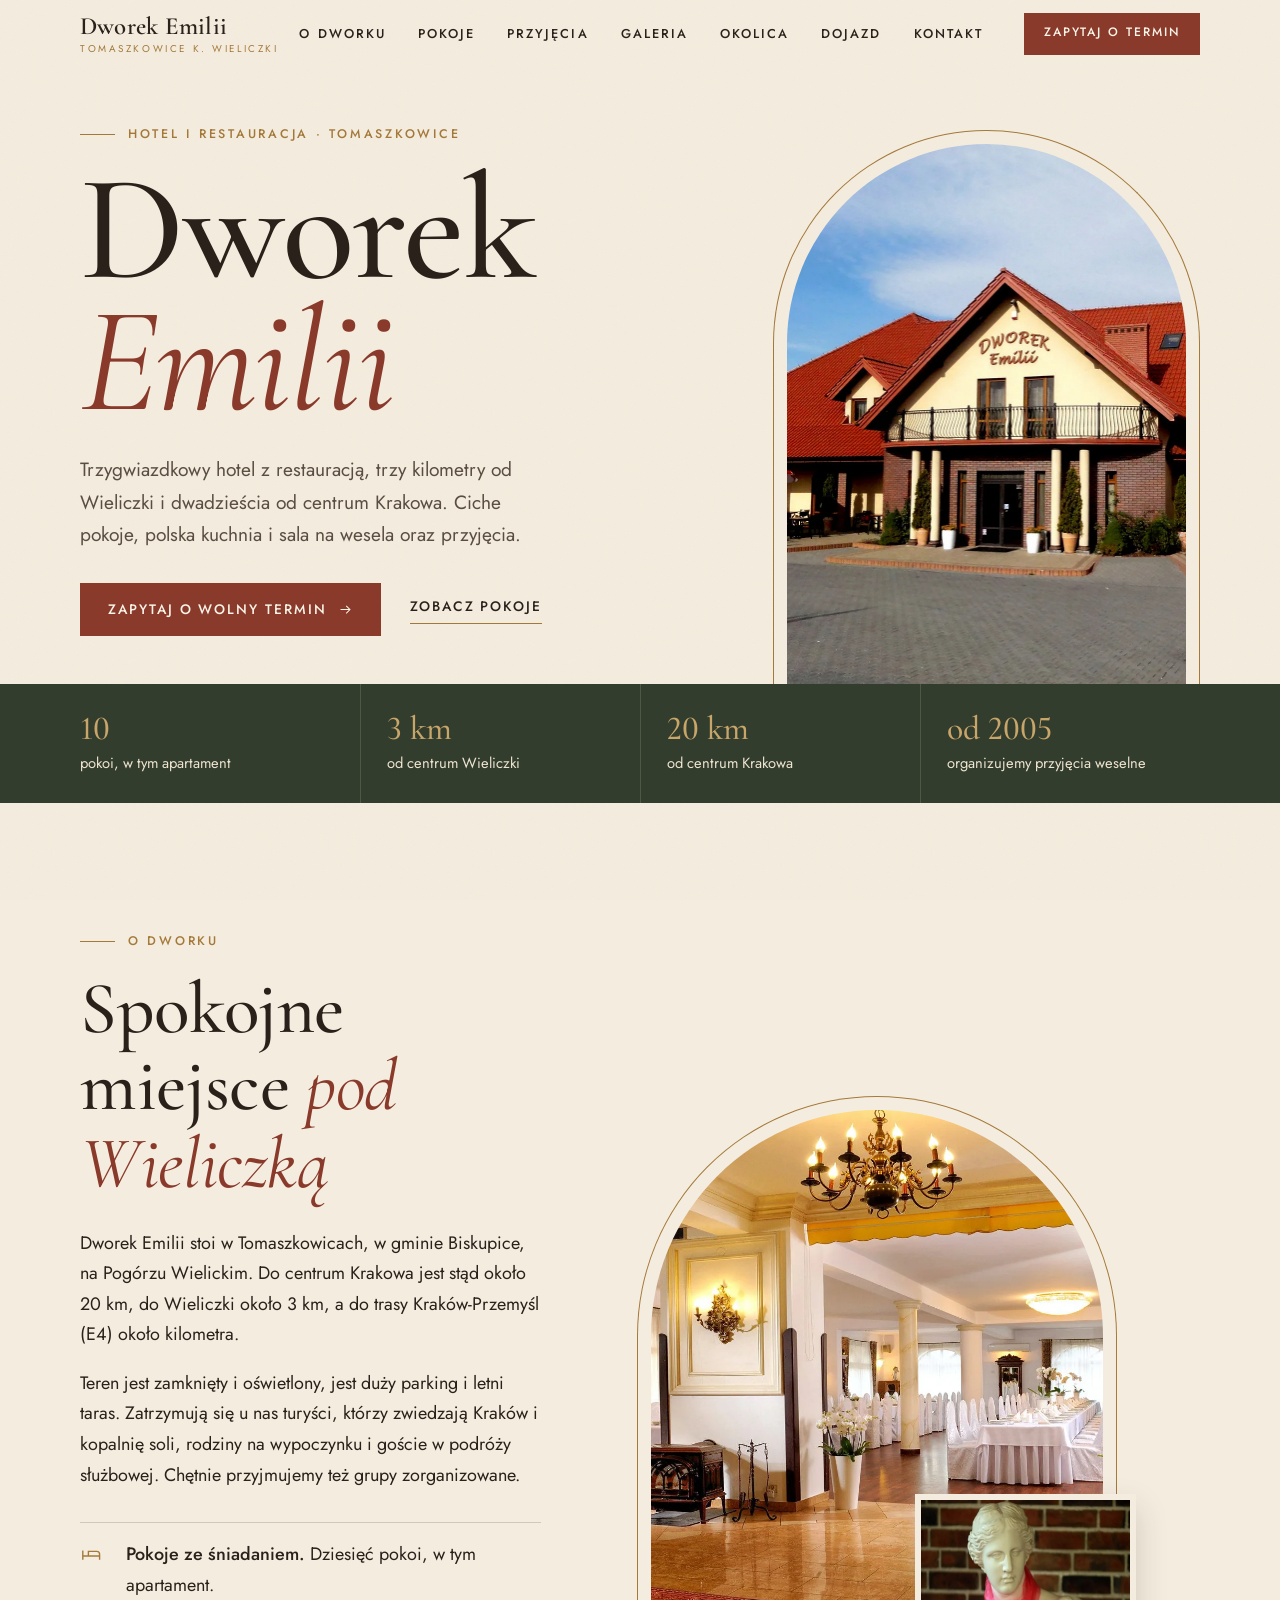
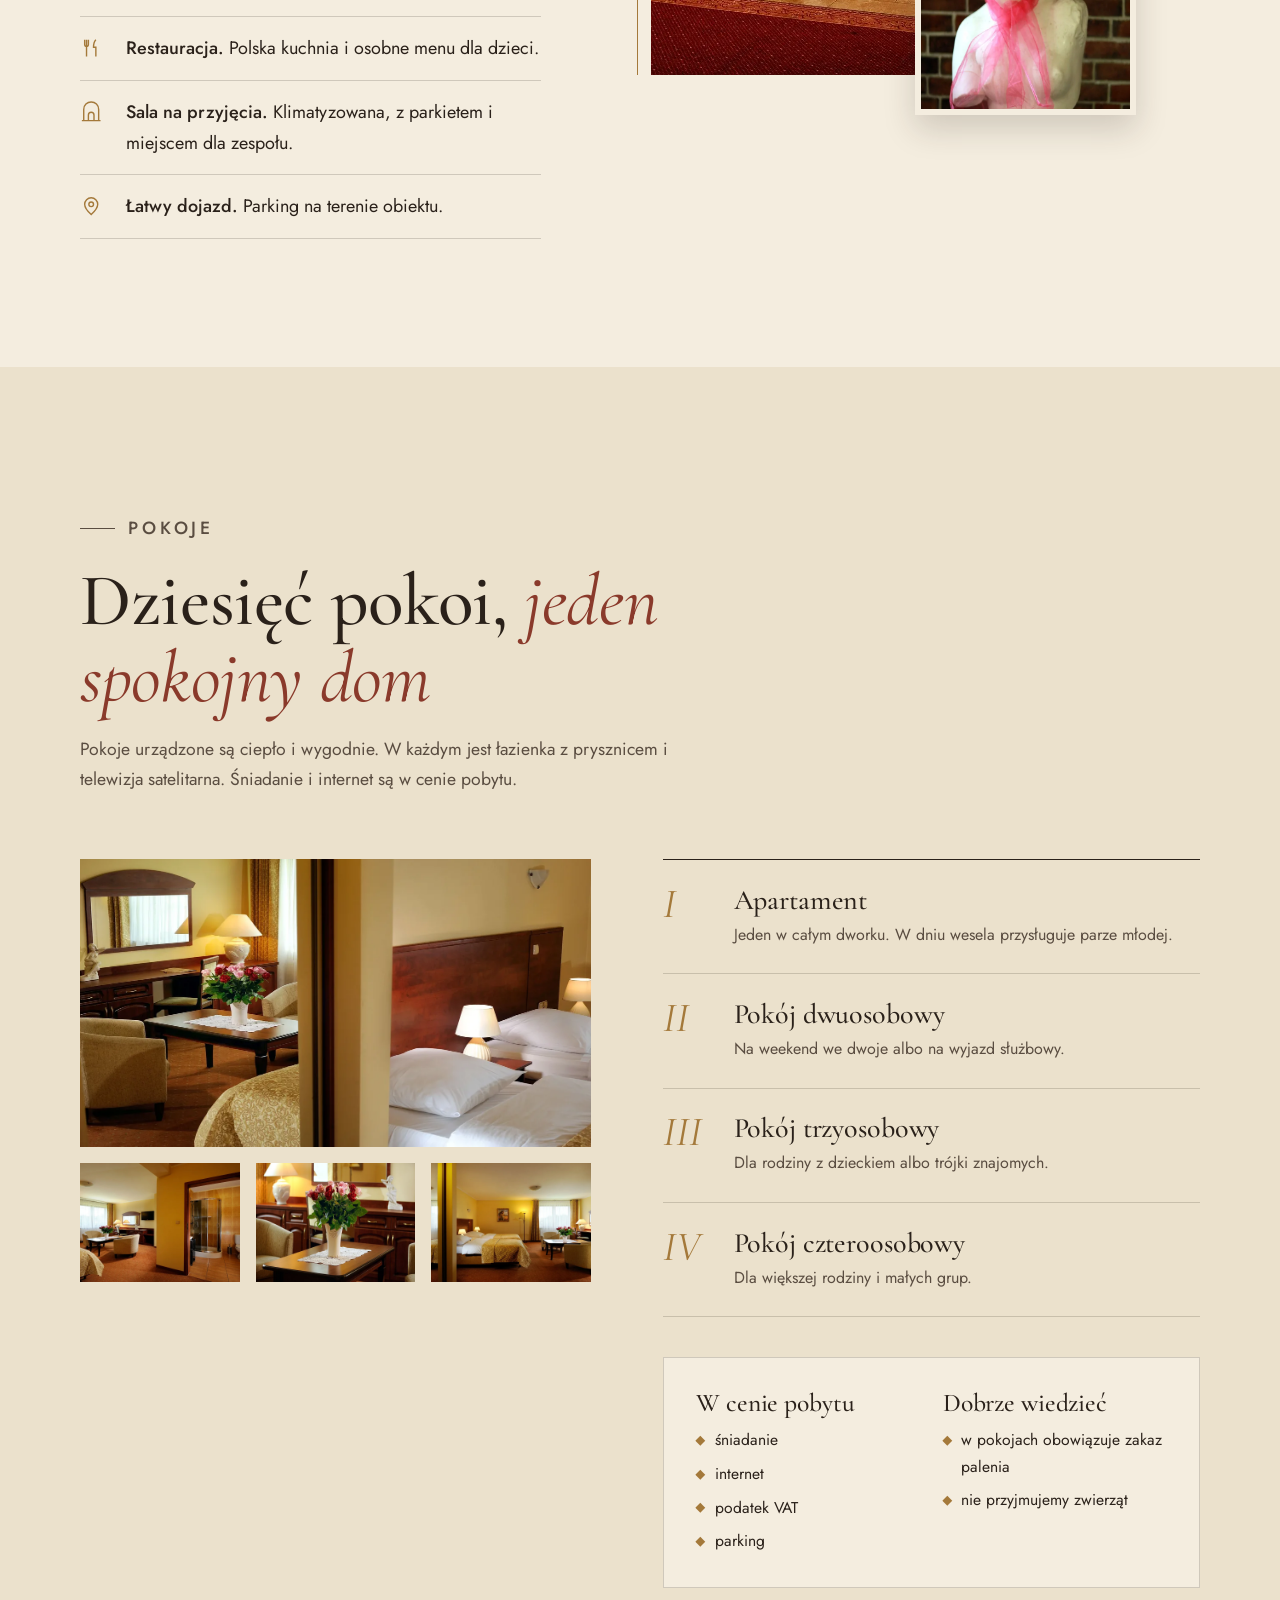
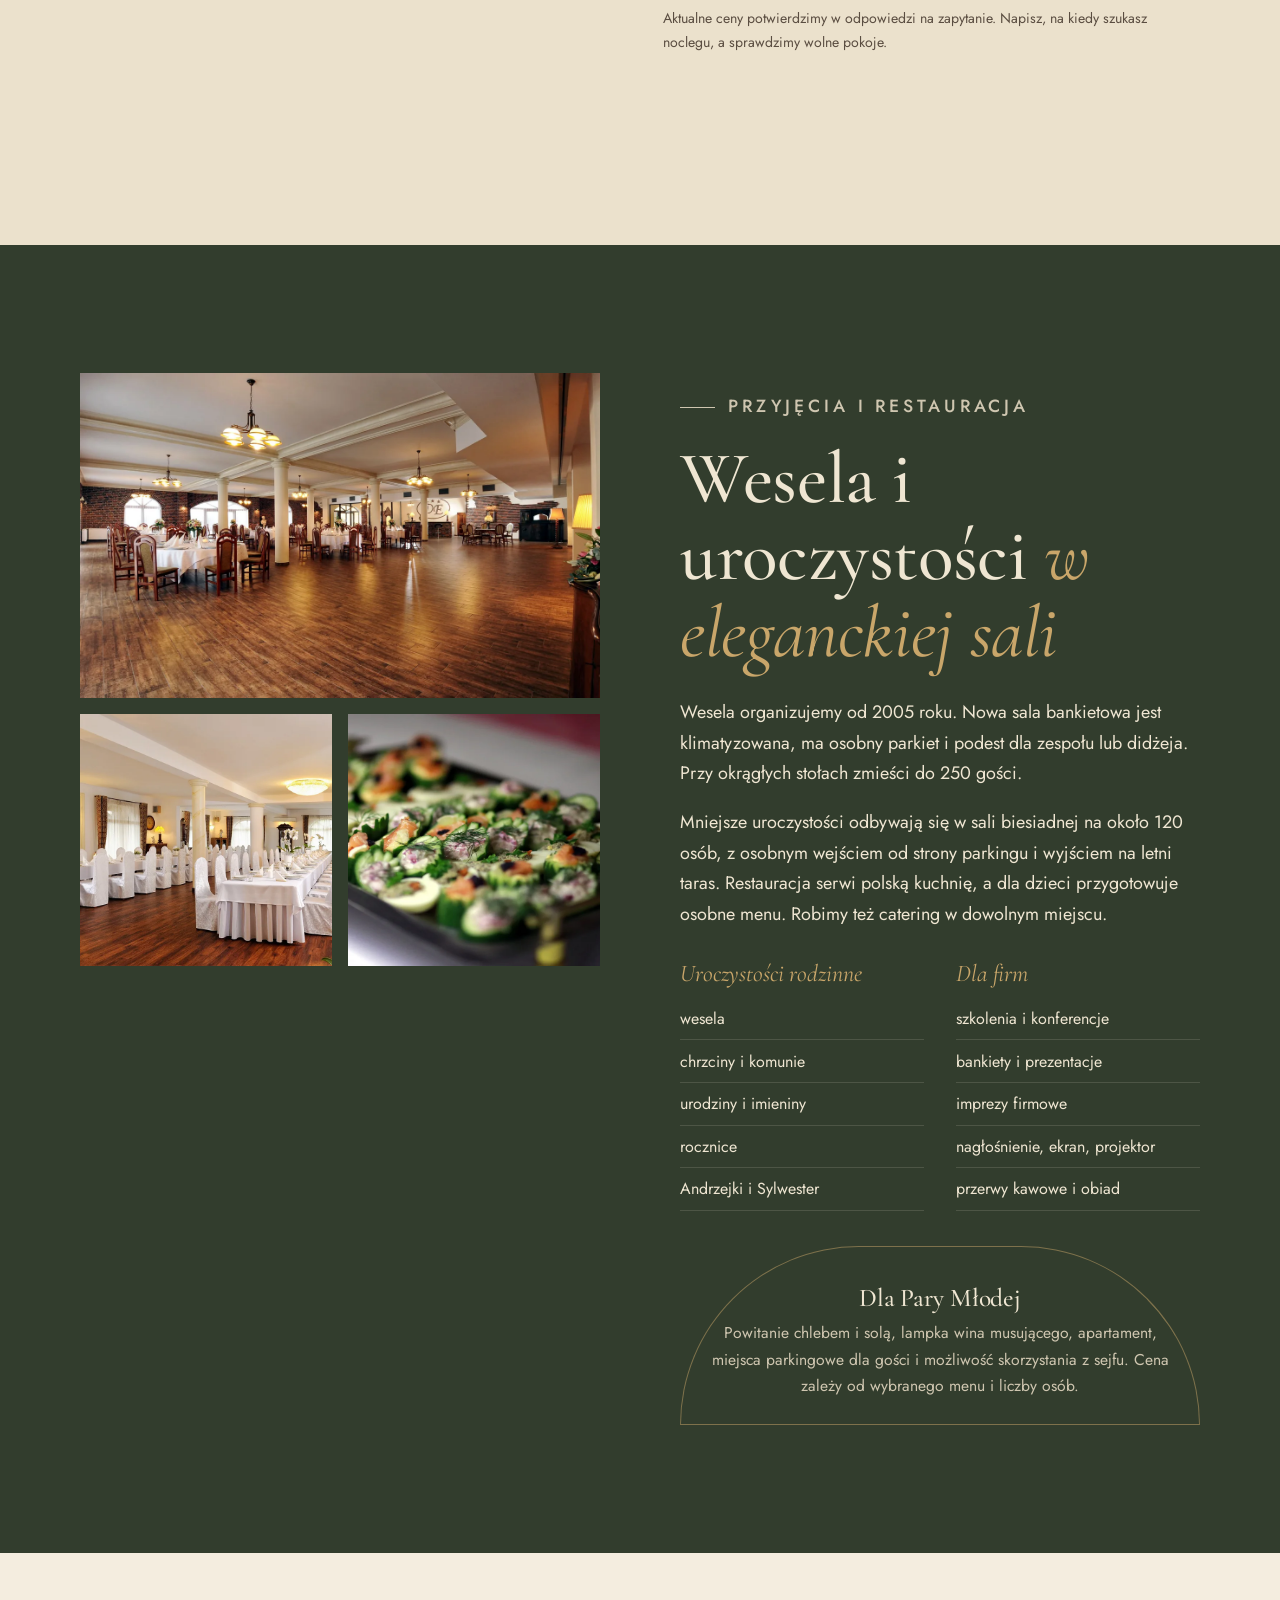
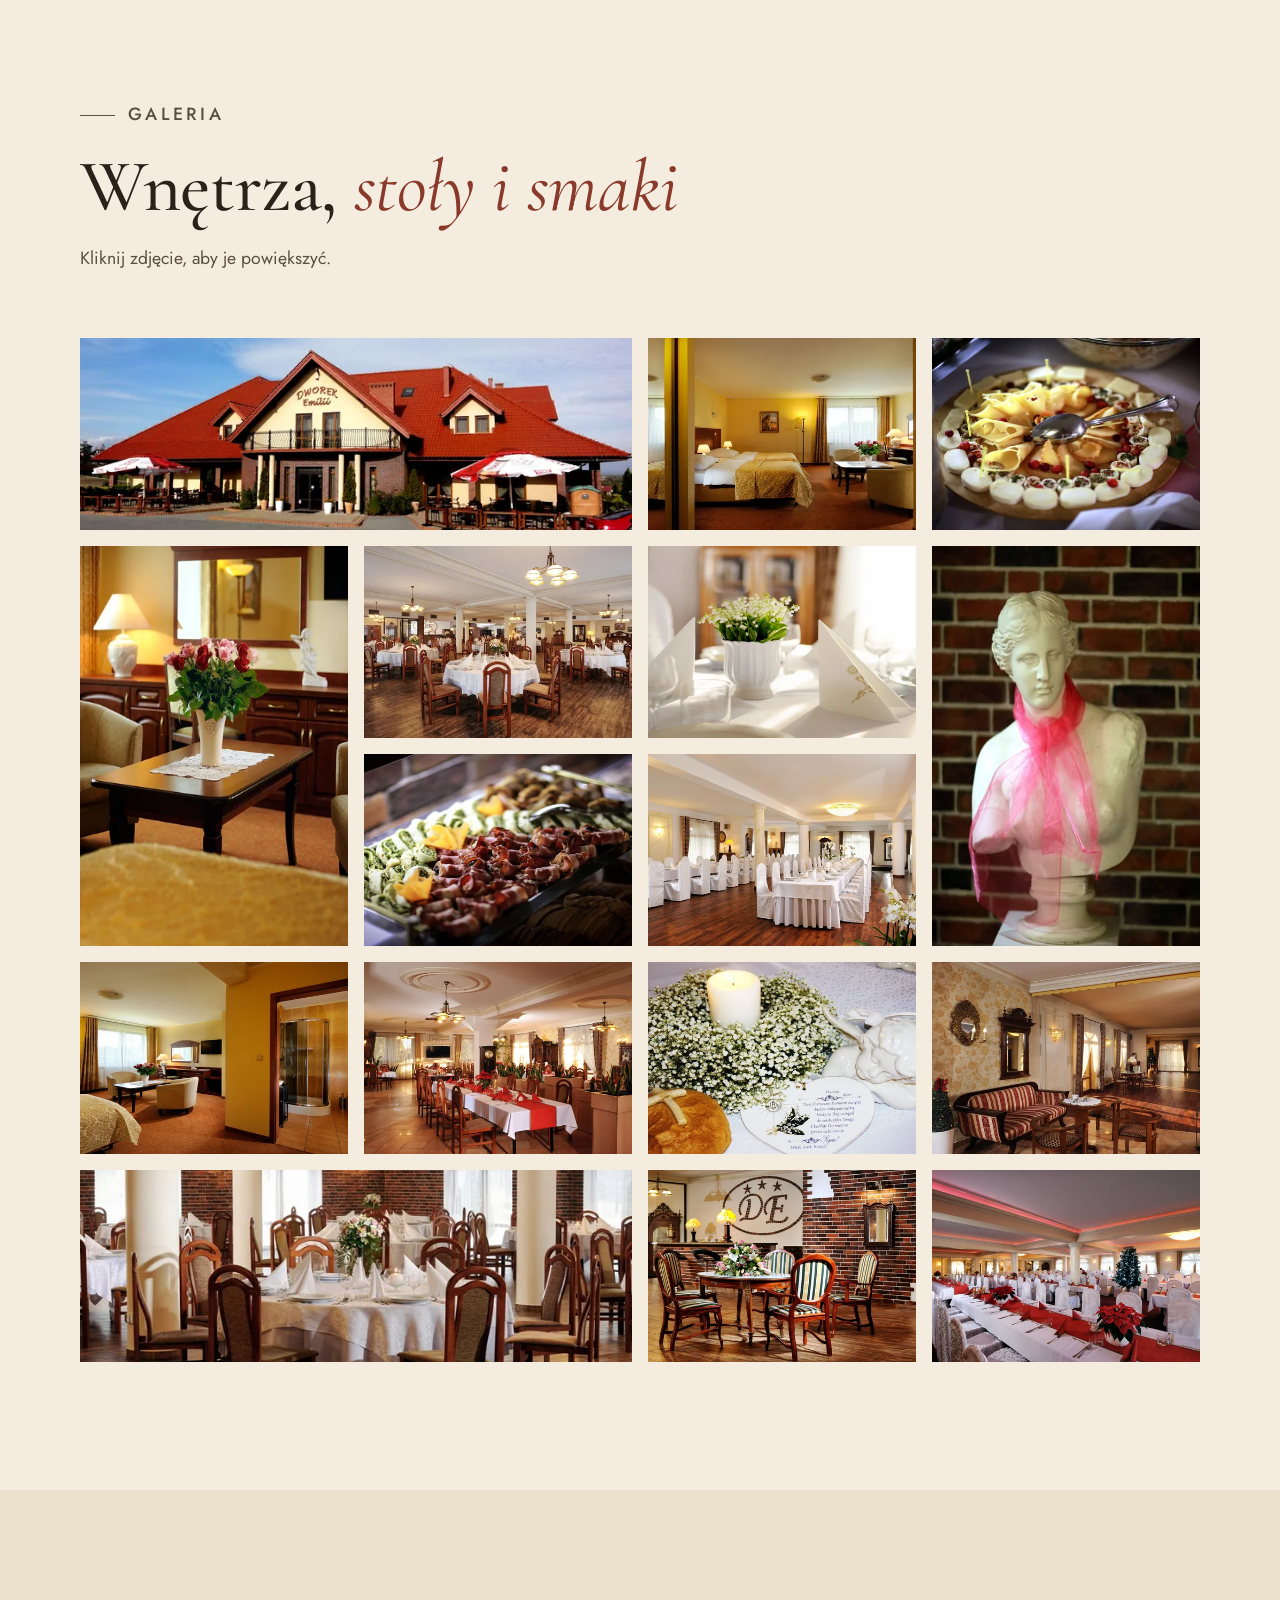
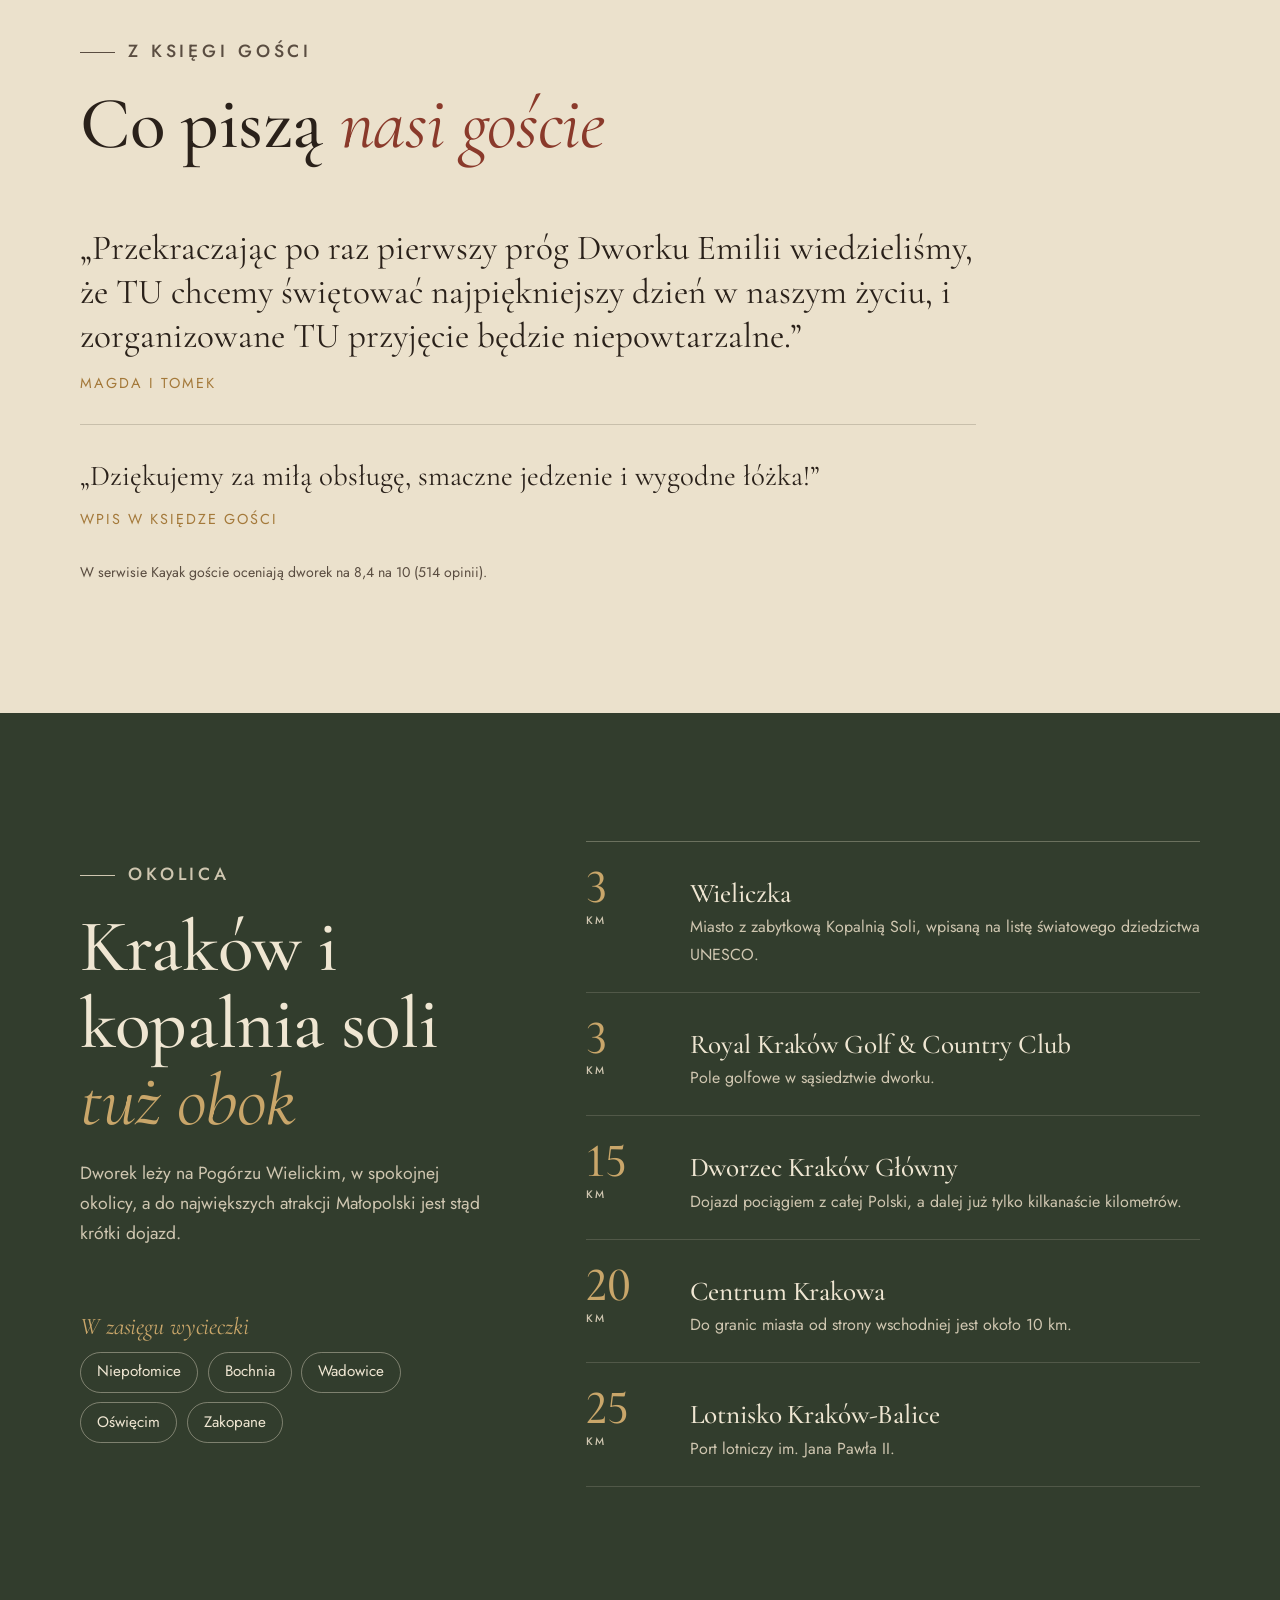
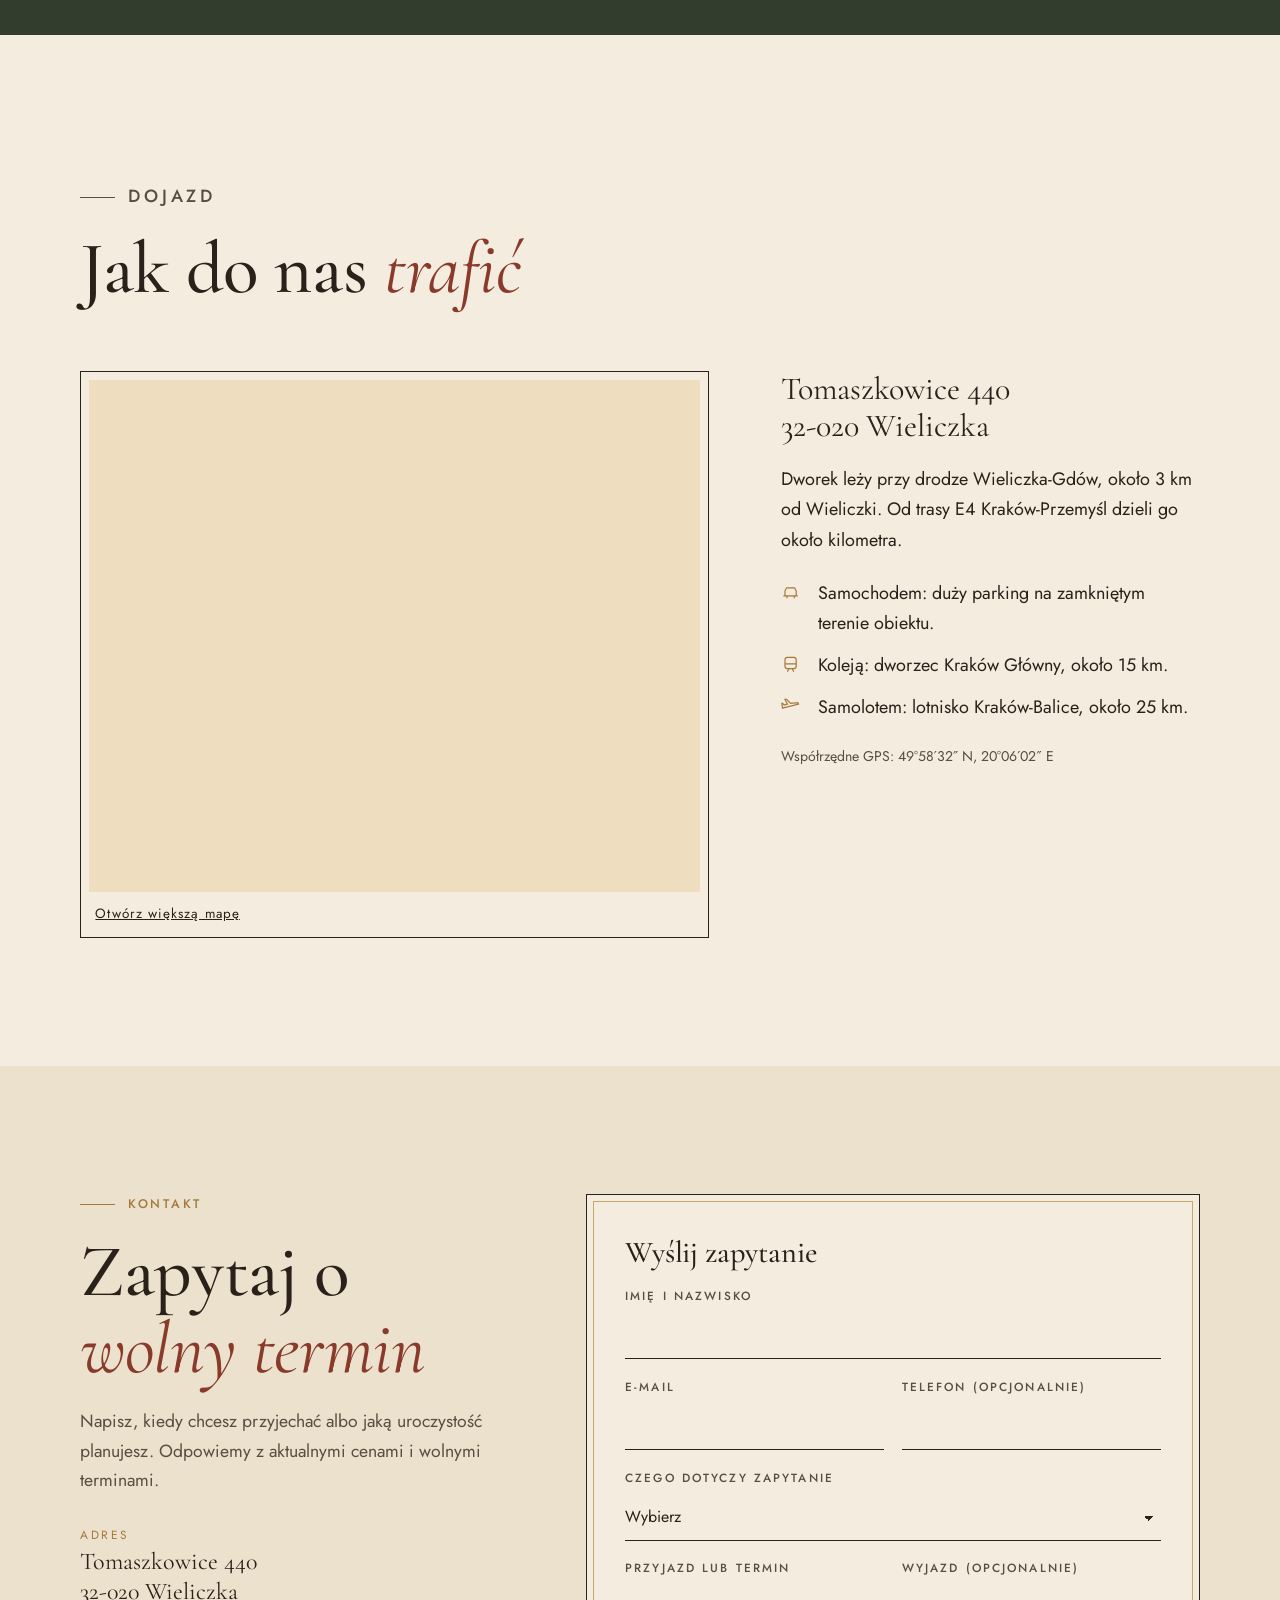
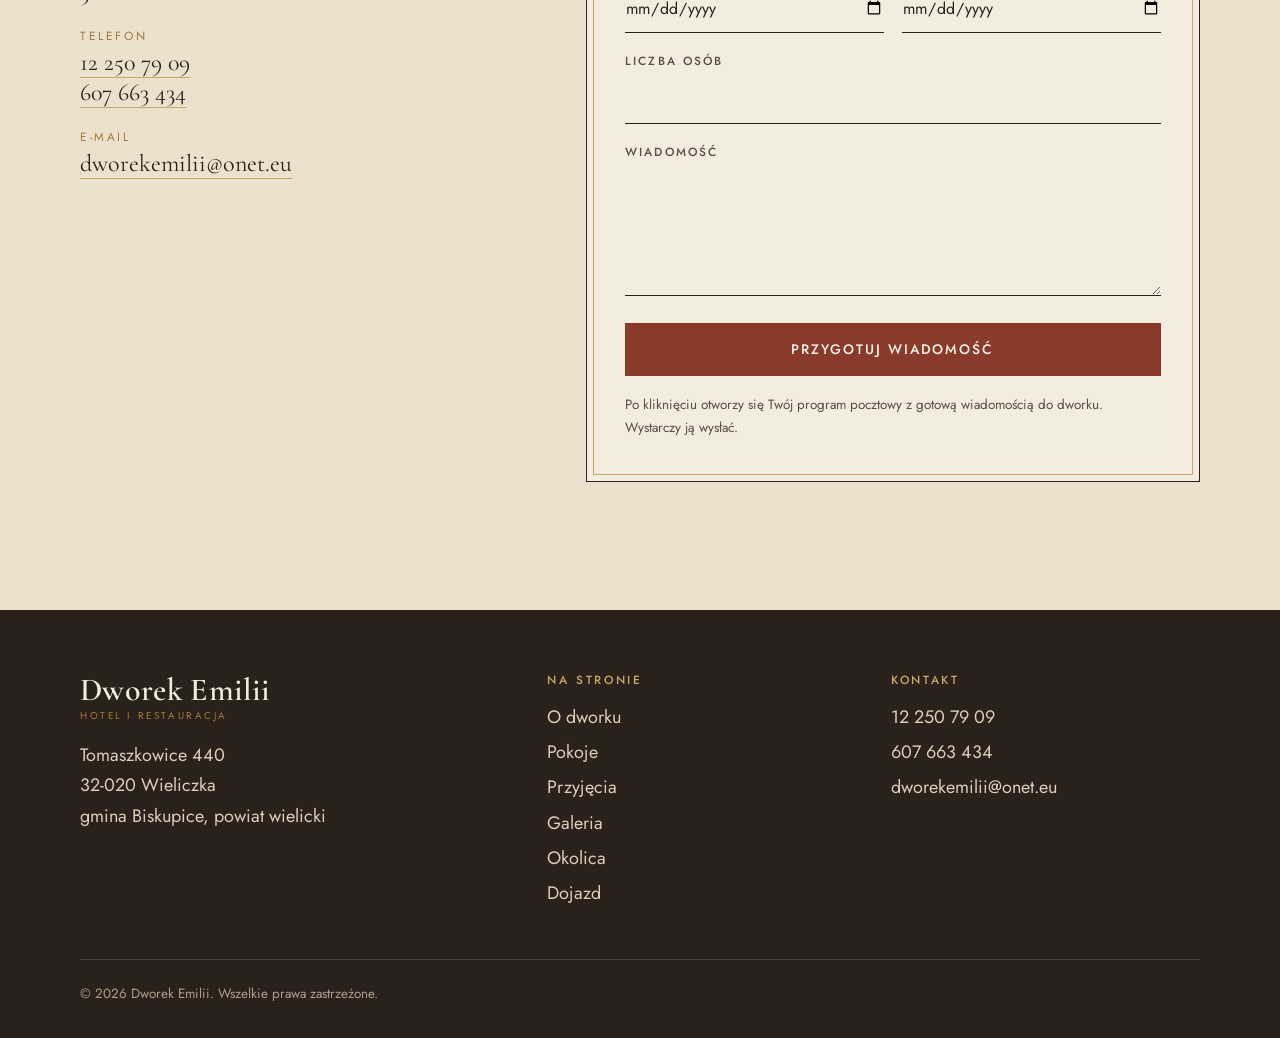
==== index.html @ 856403c5 "Homepage concept dworek-emilii" ====
<!doctype html>
<html lang="pl">
<head>
<meta charset="utf-8">
<meta name="viewport" content="width=device-width, initial-scale=1">
<meta name="robots" content="noindex">
<title>Dworek Emilii | Hotel i restauracja pod Wieliczką</title>
<meta name="description" content="Dworek Emilii w Tomaszkowicach koło Wieliczki. Pokoje ze śniadaniem, restauracja z polską kuchnią i sala na wesela i przyjęcia, 20 km od centrum Krakowa.">
<meta name="theme-color" content="#f4eddf">
<link rel="icon" href="data:image/svg+xml,%3Csvg xmlns='http://www.w3.org/2000/svg' viewBox='0 0 64 64'%3E%3Crect width='64' height='64' fill='%23323d2d'/%3E%3Ctext x='32' y='43' font-family='Georgia,serif' font-size='30' fill='%23c9a66a' text-anchor='middle'%3EDE%3C/text%3E%3C/svg%3E">
<link rel="preload" href="fonts/CormorantGaramond-normal-latin-ext.woff2" as="font" type="font/woff2" crossorigin>
<link rel="preload" href="fonts/CormorantGaramond-normal-latin.woff2" as="font" type="font/woff2" crossorigin>
<link rel="stylesheet" href="css/fonts.css">
<link rel="stylesheet" href="css/style.css">
</head>
<body>
<a class="skip" href="#main">Przejdź do treści</a>

<header class="site-header">
  <div class="wrap">
    <a class="brand" href="#top" aria-label="Dworek Emilii, strona główna">
      <b>Dworek Emilii</b>
      <span>Tomaszkowice k. Wieliczki</span>
    </a>
    <button class="nav-toggle" type="button" aria-expanded="false" aria-controls="nav" aria-label="Otwórz menu"><i></i></button>
    <nav class="nav" id="nav" aria-label="Główna">
      <ul>
        <li><a href="#o-dworku">O dworku</a></li>
        <li><a href="#pokoje">Pokoje</a></li>
        <li><a href="#przyjecia">Przyjęcia</a></li>
        <li><a href="#galeria">Galeria</a></li>
        <li><a href="#okolica">Okolica</a></li>
        <li><a href="#dojazd">Dojazd</a></li>
        <li><a href="#kontakt">Kontakt</a></li>
        <li><a class="btn" href="#kontakt">Zapytaj o termin</a></li>
      </ul>
    </nav>
  </div>
</header>

<main id="main">
<section class="hero" id="top">
  <div class="wrap hero-grid">
    <div class="hero-text">
      <p class="eyebrow">Hotel i restauracja · Tomaszkowice</p>
      <h1>Dworek <em>Emilii</em></h1>
      <p class="hero-lead">Trzygwiazdkowy hotel z restauracją, trzy kilometry od Wieliczki i dwadzieścia od centrum Krakowa. Ciche pokoje, polska kuchnia i sala na wesela oraz przyjęcia.</p>
      <div class="hero-actions">
        <a class="btn" href="#kontakt">Zapytaj o wolny termin
          <svg viewBox="0 0 24 24" fill="none" stroke="currentColor" stroke-width="1.6" aria-hidden="true"><path d="M4 12h15M13 6l6 6-6 6"/></svg>
        </a>
        <a class="link-arrow" href="#pokoje">Zobacz pokoje</a>
      </div>
    </div>
    <div class="arch-wrap">
      <div class="arch">
        <img src="img/hero.webp" width="830" height="1080" alt="Budynek Dworku Emilii z czerwonym dachem, balkonem i letnim tarasem z parasolami" fetchpriority="high">
      </div>
    </div>
  </div>
  <div class="hero-facts">
    <div class="wrap">
      <ul>
        <li><b>10</b>pokoi, w tym apartament</li>
        <li><b>3 km</b>od centrum Wieliczki</li>
        <li><b>20 km</b>od centrum Krakowa</li>
        <li><b>od 2005</b>organizujemy przyjęcia weselne</li>
      </ul>
    </div>
  </div>
</section>

<section class="section" id="o-dworku">
  <div class="wrap about-grid">
    <div class="about-text reveal">
      <p class="eyebrow">O dworku</p>
      <div class="sec-head" style="margin-bottom:1.6rem"><h2>Spokojne miejsce <em>pod Wieliczką</em></h2></div>
      <p>Dworek Emilii stoi w Tomaszkowicach, w gminie Biskupice, na Pogórzu Wielickim. Do centrum Krakowa jest stąd około 20 km, do Wieliczki około 3 km, a do trasy Kraków-Przemyśl (E4) około kilometra.</p>
      <p>Teren jest zamknięty i oświetlony, jest duży parking i letni taras. Zatrzymują się u nas turyści, którzy zwiedzają Kraków i kopalnię soli, rodziny na wypoczynku i goście w podróży służbowej. Chętnie przyjmujemy też grupy zorganizowane.</p>
      <ul class="about-points">
        <li><svg viewBox="0 0 24 24" fill="none" stroke="currentColor" stroke-width="1.5" aria-hidden="true"><path d="M3 18V8M3 14h18v4M21 14v-2a3 3 0 0 0-3-3H9v5"/></svg><span><strong>Pokoje ze śniadaniem.</strong> Dziesięć pokoi, w tym apartament.</span></li>
        <li><svg viewBox="0 0 24 24" fill="none" stroke="currentColor" stroke-width="1.5" aria-hidden="true"><path d="M7 3v8M5 3v5a2 2 0 0 0 4 0V3M7 11v10M17 3c-2 2-2.5 5-2.5 8h2.5v10"/></svg><span><strong>Restauracja.</strong> Polska kuchnia i osobne menu dla dzieci.</span></li>
        <li><svg viewBox="0 0 24 24" fill="none" stroke="currentColor" stroke-width="1.5" aria-hidden="true"><path d="M4 21V9a8 8 0 0 1 16 0v12M9 21v-6a3 3 0 0 1 6 0v6M2 21h20"/></svg><span><strong>Sala na przyjęcia.</strong> Klimatyzowana, z parkietem i miejscem dla zespołu.</span></li>
        <li><svg viewBox="0 0 24 24" fill="none" stroke="currentColor" stroke-width="1.5" aria-hidden="true"><path d="M12 21s-7-6.2-7-11a7 7 0 0 1 14 0c0 4.800-7 11-7 11z"/><circle cx="12" cy="10" r="2.500"/></svg><span><strong>Łatwy dojazd.</strong> Parking na terenie obiektu.</span></li>
      </ul>
    </div>
    <figure class="about-media reveal" style="margin:0">
      <div class="arch-wrap">
        <div class="arch"><img src="img/o-dworku.webp" width="864" height="1080" alt="Hol Dworku Emilii z żyrandolem, złotymi ścianami i stołem nakrytym do przyjęcia" loading="lazy"></div>
      </div>
      <div class="small"><img src="img/o-dworku-2.webp" width="600" height="600" alt="Rzeźba w ceglanej wnęce w ozdobionej sali" loading="lazy"></div>
    </figure>
  </div>
</section>

<section class="section section--alt" id="pokoje">
  <div class="wrap">
    <div class="sec-head reveal">
      <p class="eyebrow">Pokoje</p>
      <h2>Dziesięć pokoi, <em>jeden spokojny dom</em></h2>
      <p>Pokoje urządzone są ciepło i wygodnie. W każdym jest łazienka z prysznicem i telewizja satelitarna. Śniadanie i internet są w cenie pobytu.</p>
    </div>
    <div class="rooms-lead">
      <div class="rooms-photos reveal">
        <figure><img src="img/pokoje-1.webp" width="1200" height="675" alt="Pokój z dwoma łóżkami, fotelami i toaletką" loading="lazy"></figure>
        <figure><img src="img/pokoje-2.webp" width="800" height="600" alt="Pokój z biurkiem i kabiną prysznicową w łazience" loading="lazy"></figure>
        <figure><img src="img/pokoje-4.webp" width="800" height="600" alt="Komoda z lustrem i bukiet kwiatów w pokoju" loading="lazy"></figure>
        <figure><img src="img/o-dworku-3.webp" width="800" height="600" alt="Pokój z dużym łóżkiem i częścią wypoczynkową" loading="lazy"></figure>
      </div>
      <div class="reveal">
        <div class="room-list">
          <div class="room"><span class="n">I</span><div><h3>Apartament</h3><p>Jeden w całym dworku. W dniu wesela przysługuje parze młodej.</p></div></div>
          <div class="room"><span class="n">II</span><div><h3>Pokój dwuosobowy</h3><p>Na weekend we dwoje albo na wyjazd służbowy.</p></div></div>
          <div class="room"><span class="n">III</span><div><h3>Pokój trzyosobowy</h3><p>Dla rodziny z dzieckiem albo trójki znajomych.</p></div></div>
          <div class="room"><span class="n">IV</span><div><h3>Pokój czteroosobowy</h3><p>Dla większej rodziny i małych grup.</p></div></div>
        </div>
        <div class="included">
          <div>
            <h3>W cenie pobytu</h3>
            <ul><li>śniadanie</li><li>internet</li><li>podatek VAT</li><li>parking</li></ul>
          </div>
          <div>
            <h3>Dobrze wiedzieć</h3>
            <ul><li>w pokojach obowiązuje zakaz palenia</li><li>nie przyjmujemy zwierząt</li></ul>
          </div>
        </div>
        <p class="note">Aktualne ceny potwierdzimy w odpowiedzi na zapytanie. Napisz, na kiedy szukasz noclegu, a sprawdzimy wolne pokoje.</p>
      </div>
    </div>
  </div>
</section>

<section class="section section--dark" id="przyjecia">
  <div class="wrap events-grid">
    <div class="events-img reveal">
      <figure class="wide"><img src="img/przyjecia-1.webp" width="1200" height="750" alt="Nowa sala bankietowa z parkietem i nakrytymi stołami" loading="lazy"></figure>
      <div class="pair">
        <figure><img src="img/przyjecia-2.webp" width="700" height="700" alt="Stół weselny z białymi pokrowcami na krzesłach" loading="lazy"></figure>
        <figure><img src="img/przyjecia-3.webp" width="700" height="700" alt="Przekąski podane na tacy" loading="lazy"></figure>
      </div>
    </div>
    <div class="reveal">
      <div class="sec-head" style="margin-bottom:1.6rem">
        <p class="eyebrow">Przyjęcia i restauracja</p>
        <h2>Wesela i uroczystości <em>w eleganckiej sali</em></h2>
      </div>
      <p>Wesela organizujemy od 2005 roku. Nowa sala bankietowa jest klimatyzowana, ma osobny parkiet i podest dla zespołu lub didżeja. Przy okrągłych stołach zmieści do 250 gości.</p>
      <p>Mniejsze uroczystości odbywają się w sali biesiadnej na około 120 osób, z osobnym wejściem od strony parkingu i wyjściem na letni taras. Restauracja serwi polską kuchnię, a dla dzieci przygotowuje osobne menu. Robimy też catering w dowolnym miejscu.</p>
      <div class="event-cols">
        <div>
          <h3>Uroczystości rodzinne</h3>
          <ul><li>wesela</li><li>chrzciny i komunie</li><li>urodziny i imieniny</li><li>rocznice</li><li>Andrzejki i Sylwester</li></ul>
        </div>
        <div>
          <h3>Dla firm</h3>
          <ul><li>szkolenia i konferencje</li><li>bankiety i prezentacje</li><li>imprezy firmowe</li><li>nagłośnienie, ekran, projektor</li><li>przerwy kawowe i obiad</li></ul>
        </div>
      </div>
      <div class="gift">
        <h3>Dla Pary Młodej</h3>
        <p>Powitanie chlebem i solą, lampka wina musującego, apartament, miejsca parkingowe dla gości i możliwość skorzystania z sejfu. Cena zależy od wybranego menu i liczby osób.</p>
      </div>
    </div>
  </div>
</section>

<section class="section" id="galeria">
  <div class="wrap">
    <div class="sec-head reveal">
      <p class="eyebrow">Galeria</p>
      <h2>Wnętrza, <em>stoły i smaki</em></h2>
      <p>Kliknij zdjęcie, aby je powiększyć.</p>
    </div>
    <div class="gallery reveal" id="gallery">
      <button type="button" class="wide" data-full="img/g-01.webp" data-alt="Dworek Emilii od strony parkingu, z letnim tarasem"><img src="img/g-01-t.webp" width="640" height="360" alt="Dworek Emilii od strony parkingu, z letnim tarasem" loading="lazy"></button>
      <button type="button" data-full="img/g-02.webp" data-alt="Pokój z dużym łóżkiem i częścią wypoczynkową"><img src="img/g-02-t.webp" width="640" height="360" alt="Pokój z dużym łóżkiem i częścią wypoczynkową" loading="lazy"></button>
      <button type="button" data-full="img/g-03.webp" data-alt="Półmisek z serami i owocami"><img src="img/g-03-t.webp" width="640" height="360" alt="Półmisek z serami i owocami" loading="lazy"></button>
      <button type="button" class="tall" data-full="img/g-04.webp" data-alt="Komoda z lustrem i bukiet kwiatów w pokoju"><img src="img/g-04-t.webp" width="360" height="640" alt="Komoda z lustrem i bukiet kwiatów w pokoju" loading="lazy"></button>
      <button type="button" data-full="img/g-05.webp" data-alt="Sala restauracyjna z okrągłymi stołami"><img src="img/g-05-t.webp" width="640" height="360" alt="Sala restauracyjna z okrągłymi stołami" loading="lazy"></button>
      <button type="button" data-full="img/g-06.webp" data-alt="Konwalie w białym wazonie na stole"><img src="img/g-06-t.webp" width="640" height="360" alt="Konwalie w białym wazonie na stole" loading="lazy"></button>
      <button type="button" class="tall" data-full="img/g-07.webp" data-alt="Rzeźba w ceglanej wnęce"><img src="img/g-07-t.webp" width="360" height="640" alt="Rzeźba w ceglanej wnęce" loading="lazy"></button>
      <button type="button" data-full="img/g-08.webp" data-alt="Zimne przekąski, rolady i wędliny"><img src="img/g-08-t.webp" width="640" height="360" alt="Zimne przekąski, rolady i wędliny" loading="lazy"></button>
      <button type="button" data-full="img/g-09.webp" data-alt="Sala z długim stołem i białymi pokrowcami na krzesłach"><img src="img/g-09-t.webp" width="640" height="360" alt="Sala z długim stołem i białymi pokrowcami na krzesłach" loading="lazy"></button>
      <button type="button" data-full="img/g-10.webp" data-alt="Pokój i łazienka z kabiną prysznicową"><img src="img/g-10-t.webp" width="640" height="360" alt="Pokój i łazienka z kabiną prysznicową" loading="lazy"></button>
      <button type="button" data-full="img/g-11.webp" data-alt="Stoły z czerwonymi bieżnikami w restauracji"><img src="img/g-11-t.webp" width="640" height="360" alt="Stoły z czerwonymi bieżnikami w restauracji" loading="lazy"></button>
      <button type="button" data-full="img/g-12.webp" data-alt="Chleb i stroik z gipsówki na stole weselnym"><img src="img/g-12-t.webp" width="640" height="360" alt="Chleb i stroik z gipsówki na stole weselnym" loading="lazy"></button>
      <button type="button" class="wide" data-full="img/g-13.webp" data-alt="Stoły przy łukowych oknach"><img src="img/g-13-t.webp" width="640" height="360" alt="Stoły przy łukowych oknach" loading="lazy"></button>
      <button type="button" data-full="img/g-14.webp" data-alt="Kącik wypoczynkowy z kanapą w pasy"><img src="img/g-14-t.webp" width="640" height="360" alt="Kącik wypoczynkowy z kanapą w pasy" loading="lazy"></button>
      <button type="button" data-full="img/g-15.webp" data-alt="Hol z logo dworku i stolikiem z krzesłami w paski"><img src="img/g-15-t.webp" width="640" height="360" alt="Hol z logo dworku i stolikiem z krzesłami w paski" loading="lazy"></button>
      <button type="button" data-full="img/g-16.webp" data-alt="Sala przystrojona na święta"><img src="img/g-16-t.webp" width="640" height="360" alt="Sala przystrojona na święta" loading="lazy"></button>
    </div>
  </div>
</section>

<section class="section section--alt" aria-label="Opinie gości">
  <div class="wrap">
    <div class="sec-head reveal">
      <p class="eyebrow">Z księgi gości</p>
      <h2>Co piszą <em>nasi goście</em></h2>
    </div>
    <div class="reveal" style="display:grid;gap:2rem;max-width:56rem">
      <blockquote style="margin:0;font-family:var(--serif);font-size:clamp(1.5rem,4vw,2.2rem);line-height:1.25">
        „Przekraczając po raz pierwszy próg Dworku Emilii wiedzieliśmy, że TU chcemy świętować najpiękniejszy dzień w naszym życiu, i zorganizowane TU przyjęcie będzie niepowtarzalne.”
        <footer style="font-family:var(--sans);font-size:.9rem;letter-spacing:.14em;text-transform:uppercase;color:var(--brass);margin-top:1rem">Magda i Tomek</footer>
      </blockquote>
      <blockquote style="margin:0;font-family:var(--serif);font-size:clamp(1.3rem,3.4vw,1.8rem);line-height:1.3;border-top:1px solid var(--line);padding-top:2rem">
        „Dziękujemy za miłą obsługę, smaczne jedzenie i wygodne łóżka!”
        <footer style="font-family:var(--sans);font-size:.9rem;letter-spacing:.14em;text-transform:uppercase;color:var(--brass);margin-top:1rem">Wpis w księdze gości</footer>
      </blockquote>
      <p class="note" style="margin:0">W serwisie Kayak goście oceniają dworek na 8,4 na 10 (514 opinii).</p>
    </div>
  </div>
</section>

<section class="section section--dark" id="okolica">
  <div class="wrap area-grid">
    <div class="sec-head reveal">
      <p class="eyebrow">Okolica</p>
      <h2>Kraków i kopalnia soli <em>tuż obok</em></h2>
      <p>Dworek leży na Pogórzu Wielickim, w spokojnej okolicy, a do największych atrakcji Małopolski jest stąd krótki dojazd.</p>
      <div class="near">
        <h3>W zasięgu wycieczki</h3>
        <ul><li>Niepołomice</li><li>Bochnia</li><li>Wadowice</li><li>Oświęcim</li><li>Zakopane</li></ul>
      </div>
    </div>
    <div class="area-list reveal">
      <div class="area-item"><div class="km">3<small>km</small></div><div><h3>Wieliczka</h3><p>Miasto z zabytkową Kopalnią Soli, wpisaną na listę światowego dziedzictwa UNESCO.</p></div></div>
      <div class="area-item"><div class="km">3<small>km</small></div><div><h3>Royal Kraków Golf &amp; Country Club</h3><p>Pole golfowe w sąsiedztwie dworku.</p></div></div>
      <div class="area-item"><div class="km">15<small>km</small></div><div><h3>Dworzec Kraków Główny</h3><p>Dojazd pociągiem z całej Polski, a dalej już tylko kilkanaście kilometrów.</p></div></div>
      <div class="area-item"><div class="km">20<small>km</small></div><div><h3>Centrum Krakowa</h3><p>Do granic miasta od strony wschodniej jest około 10 km.</p></div></div>
      <div class="area-item"><div class="km">25<small>km</small></div><div><h3>Lotnisko Kraków-Balice</h3><p>Port lotniczy im. Jana Pawła II.</p></div></div>
    </div>
  </div>
</section>

<section class="section" id="dojazd">
  <div class="wrap">
    <div class="sec-head reveal">
      <p class="eyebrow">Dojazd</p>
      <h2>Jak do nas <em>trafić</em></h2>
    </div>
    <div class="visit-grid">
      <div class="map-frame reveal">
        <iframe title="Mapa: Dworek Emilii, Tomaszkowice 440" loading="lazy" referrerpolicy="no-referrer" src="https://www.openstreetmap.org/export/embed.html?bbox=20.0858%2C49.9692%2C20.1158%2C49.9832&amp;layer=mapnik&amp;marker=49.97624%2C20.10078"></iframe>
        <a href="https://www.openstreetmap.org/?mlat=49.97624&amp;mlon=20.10078#map=15/49.97624/20.10078" target="_blank" rel="noopener">Otwórz większą mapę</a>
      </div>
      <div class="reveal">
        <p class="addr">Tomaszkowice 440<br>32-020 Wieliczka</p>
        <p>Dworek leży przy drodze Wieliczka-Gdów, około 3 km od Wieliczki. Od trasy E4 Kraków-Przemyśl dzieli go około kilometra.</p>
        <ul class="route">
          <li><svg viewBox="0 0 24 24" fill="none" stroke="currentColor" stroke-width="1.5" aria-hidden="true"><path d="M5 16V10l2-4h10l2 4v6M3 16h18M7.500 19v-3M16.500 19v-3"/></svg><span>Samochodem: duży parking na zamkniętym terenie obiektu.</span></li>
          <li><svg viewBox="0 0 24 24" fill="none" stroke="currentColor" stroke-width="1.5" aria-hidden="true"><rect x="5" y="3" width="14" height="14" rx="3"/><path d="M5 11h14M8 21l2-4M16 21l-2-4"/></svg><span>Koleją: dworzec Kraków Główny, około 15 km.</span></li>
          <li><svg viewBox="0 0 24 24" fill="none" stroke="currentColor" stroke-width="1.5" aria-hidden="true"><path d="M2 14l20-5-1-2-9 1-5-5H5l3 6-4 1-2-2H1z"/></svg><span>Samolotem: lotnisko Kraków-Balice, około 25 km.</span></li>
        </ul>
        <p class="gps">Współrzędne GPS: 49°58′32″ N, 20°06′02″ E</p>
      </div>
    </div>
  </div>
</section>

<section class="section section--alt" id="kontakt">
  <div class="wrap contact-grid">
    <div class="contact-info reveal">
      <p class="eyebrow">Kontakt</p>
      <div class="sec-head" style="margin-bottom:0"><h2>Zapytaj o <em>wolny termin</em></h2>
      <p>Napisz, kiedy chcesz przyjechać albo jaką uroczystość planujesz. Odpowiemy z aktualnymi cenami i wolnymi terminami.</p></div>
      <dl>
        <div><dt>Adres</dt><dd>Tomaszkowice 440<br>32-020 Wieliczka</dd></div>
        <div><dt>Telefon</dt><dd><a href="tel:+48122507909">12 250 79 09</a><br><a href="tel:+48607663434">607 663 434</a></dd></div>
        <div><dt>E-mail</dt><dd><a href="mailto:dworekemilii@onet.eu">dworekemilii@onet.eu</a></dd></div>
      </dl>
    </div>
    <form class="form reveal" id="inquiry" novalidate>
      <h3>Wyślij zapytanie</h3>
      <div class="form-msg" role="alert" aria-live="assertive"></div>
      <div class="field"><label for="f-name">Imię i nazwisko</label><input id="f-name" name="name" type="text" autocomplete="name" required><span class="err"></span></div>
      <div class="row">
        <div class="field"><label for="f-email">E-mail</label><input id="f-email" name="email" type="email" autocomplete="email" required><span class="err"></span></div>
        <div class="field"><label for="f-phone">Telefon (opcjonalnie)</label><input id="f-phone" name="phone" type="tel" autocomplete="tel"><span class="err"></span></div>
      </div>
      <div class="field"><label for="f-kind">Czego dotyczy zapytanie</label>
        <select id="f-kind" name="kind" required>
          <option value="">Wybierz</option>
          <option>Nocleg</option>
          <option>Wesele</option>
          <option>Inna uroczystość rodzinna</option>
          <option>Spotkanie firmowe lub szkolenie</option>
          <option>Inne</option>
        </select><span class="err"></span></div>
      <div class="row">
        <div class="field"><label for="f-from">Przyjazd lub termin</label><input id="f-from" name="from" type="date"><span class="err"></span></div>
        <div class="field"><label for="f-to">Wyjazd (opcjonalnie)</label><input id="f-to" name="to" type="date"><span class="err"></span></div>
      </div>
      <div class="field"><label for="f-guests">Liczba osób</label><input id="f-guests" name="guests" type="number" min="1" max="400" inputmode="numeric"><span class="err"></span></div>
      <div class="field"><label for="f-msg">Wiadomość</label><textarea id="f-msg" name="message" rows="4"></textarea><span class="err"></span></div>
      <button class="btn" type="submit">Przygotuj wiadomość</button>
      <p class="hint">Po kliknięciu otworzy się Twój program pocztowy z gotową wiadomością do dworku. Wystarczy ją wysłać.</p>
    </form>
  </div>
</section>
</main>

<footer class="site-footer">
  <div class="wrap">
    <div class="foot-grid">
      <div>
        <a class="brand" href="#top"><b>Dworek Emilii</b><span>Hotel i restauracja</span></a>
        <p style="margin-top:1.2rem;max-width:22rem">Tomaszkowice 440<br>32-020 Wieliczka<br>gmina Biskupice, powiat wielicki</p>
      </div>
      <div>
        <h4>Na stronie</h4>
        <ul>
          <li><a href="#o-dworku">O dworku</a></li>
          <li><a href="#pokoje">Pokoje</a></li>
          <li><a href="#przyjecia">Przyjęcia</a></li>
          <li><a href="#galeria">Galeria</a></li>
          <li><a href="#okolica">Okolica</a></li>
          <li><a href="#dojazd">Dojazd</a></li>
        </ul>
      </div>
      <div>
        <h4>Kontakt</h4>
        <ul>
          <li><a href="tel:+48122507909">12 250 79 09</a></li>
          <li><a href="tel:+48607663434">607 663 434</a></li>
          <li><a href="mailto:dworekemilii@onet.eu">dworekemilii@onet.eu</a></li>
        </ul>
      </div>
    </div>
    <div class="foot-bottom"><span>© 2026 Dworek Emilii. Wszelkie prawa zastrzeżone.</span></div>
  </div>
</footer>

<div class="lb" id="lightbox" role="dialog" aria-modal="true" aria-label="Powiększone zdjęcie" aria-hidden="true">
  <button class="lb-close" type="button" aria-label="Zamknij">&times;</button>
  <figure><img alt=""></figure>
  <div class="lb-bar">
    <button class="lb-prev" type="button" aria-label="Poprzednie zdjęcie">&#8592;</button>
    <div style="text-align:center"><div class="lb-cap"></div><div class="lb-count"></div></div>
    <button class="lb-next" type="button" aria-label="Następne zdjęcie">&#8594;</button>
  </div>
</div>

<script src="js/main.js" defer></script>
</body>
</html>
---- css/fonts.css ----
/* latin-ext */
@font-face {
  font-family: 'Cormorant Garamond';
  font-style: italic;
  font-weight: 400;
  font-display: swap;
  src: url(../fonts/CormorantGaramond-italic-latin-ext.woff2) format('woff2');
  unicode-range: U+0100-02BA, U+02BD-02C5, U+02C7-02CC, U+02CE-02D7, U+02DD-02FF, U+0304, U+0308, U+0329, U+1D00-1DBF, U+1E00-1E9F, U+1EF2-1EFF, U+2020, U+20A0-20AB, U+20AD-20C4, U+2113, U+2C60-2C7F, U+A720-A7FF;
}
/* latin */
@font-face {
  font-family: 'Cormorant Garamond';
  font-style: italic;
  font-weight: 400;
  font-display: swap;
  src: url(../fonts/CormorantGaramond-italic-latin.woff2) format('woff2');
  unicode-range: U+0000-00FF, U+0131, U+0152-0153, U+02BB-02BC, U+02C6, U+02DA, U+02DC, U+0304, U+0308, U+0329, U+2000-206F, U+20AC, U+2122, U+2191, U+2193, U+2212, U+2215, U+FEFF, U+FFFD;
}
/* latin-ext */
@font-face {
  font-family: 'Cormorant Garamond';
  font-style: italic;
  font-weight: 500;
  font-display: swap;
  src: url(../fonts/CormorantGaramond-italic-latin-ext.woff2) format('woff2');
  unicode-range: U+0100-02BA, U+02BD-02C5, U+02C7-02CC, U+02CE-02D7, U+02DD-02FF, U+0304, U+0308, U+0329, U+1D00-1DBF, U+1E00-1E9F, U+1EF2-1EFF, U+2020, U+20A0-20AB, U+20AD-20C4, U+2113, U+2C60-2C7F, U+A720-A7FF;
}
/* latin */
@font-face {
  font-family: 'Cormorant Garamond';
  font-style: italic;
  font-weight: 500;
  font-display: swap;
  src: url(../fonts/CormorantGaramond-italic-latin.woff2) format('woff2');
  unicode-range: U+0000-00FF, U+0131, U+0152-0153, U+02BB-02BC, U+02C6, U+02DA, U+02DC, U+0304, U+0308, U+0329, U+2000-206F, U+20AC, U+2122, U+2191, U+2193, U+2212, U+2215, U+FEFF, U+FFFD;
}
/* latin-ext */
@font-face {
  font-family: 'Cormorant Garamond';
  font-style: normal;
  font-weight: 400;
  font-display: swap;
  src: url(../fonts/CormorantGaramond-normal-latin-ext.woff2) format('woff2');
  unicode-range: U+0100-02BA, U+02BD-02C5, U+02C7-02CC, U+02CE-02D7, U+02DD-02FF, U+0304, U+0308, U+0329, U+1D00-1DBF, U+1E00-1E9F, U+1EF2-1EFF, U+2020, U+20A0-20AB, U+20AD-20C4, U+2113, U+2C60-2C7F, U+A720-A7FF;
}
/* latin */
@font-face {
  font-family: 'Cormorant Garamond';
  font-style: normal;
  font-weight: 400;
  font-display: swap;
  src: url(../fonts/CormorantGaramond-normal-latin.woff2) format('woff2');
  unicode-range: U+0000-00FF, U+0131, U+0152-0153, U+02BB-02BC, U+02C6, U+02DA, U+02DC, U+0304, U+0308, U+0329, U+2000-206F, U+20AC, U+2122, U+2191, U+2193, U+2212, U+2215, U+FEFF, U+FFFD;
}
/* latin-ext */
@font-face {
  font-family: 'Cormorant Garamond';
  font-style: normal;
  font-weight: 500;
  font-display: swap;
  src: url(../fonts/CormorantGaramond-normal-latin-ext.woff2) format('woff2');
  unicode-range: U+0100-02BA, U+02BD-02C5, U+02C7-02CC, U+02CE-02D7, U+02DD-02FF, U+0304, U+0308, U+0329, U+1D00-1DBF, U+1E00-1E9F, U+1EF2-1EFF, U+2020, U+20A0-20AB, U+20AD-20C4, U+2113, U+2C60-2C7F, U+A720-A7FF;
}
/* latin */
@font-face {
  font-family: 'Cormorant Garamond';
  font-style: normal;
  font-weight: 500;
  font-display: swap;
  src: url(../fonts/CormorantGaramond-normal-latin.woff2) format('woff2');
  unicode-range: U+0000-00FF, U+0131, U+0152-0153, U+02BB-02BC, U+02C6, U+02DA, U+02DC, U+0304, U+0308, U+0329, U+2000-206F, U+20AC, U+2122, U+2191, U+2193, U+2212, U+2215, U+FEFF, U+FFFD;
}
/* latin-ext */
@font-face {
  font-family: 'Cormorant Garamond';
  font-style: normal;
  font-weight: 600;
  font-display: swap;
  src: url(../fonts/CormorantGaramond-normal-latin-ext.woff2) format('woff2');
  unicode-range: U+0100-02BA, U+02BD-02C5, U+02C7-02CC, U+02CE-02D7, U+02DD-02FF, U+0304, U+0308, U+0329, U+1D00-1DBF, U+1E00-1E9F, U+1EF2-1EFF, U+2020, U+20A0-20AB, U+20AD-20C4, U+2113, U+2C60-2C7F, U+A720-A7FF;
}
/* latin */
@font-face {
  font-family: 'Cormorant Garamond';
  font-style: normal;
  font-weight: 600;
  font-display: swap;
  src: url(../fonts/CormorantGaramond-normal-latin.woff2) format('woff2');
  unicode-range: U+0000-00FF, U+0131, U+0152-0153, U+02BB-02BC, U+02C6, U+02DA, U+02DC, U+0304, U+0308, U+0329, U+2000-206F, U+20AC, U+2122, U+2191, U+2193, U+2212, U+2215, U+FEFF, U+FFFD;
}
/* latin-ext */
@font-face {
  font-family: 'Jost';
  font-style: normal;
  font-weight: 400;
  font-display: swap;
  src: url(../fonts/Jost-normal-latin-ext.woff2) format('woff2');
  unicode-range: U+0100-02BA, U+02BD-02C5, U+02C7-02CC, U+02CE-02D7, U+02DD-02FF, U+0304, U+0308, U+0329, U+1D00-1DBF, U+1E00-1E9F, U+1EF2-1EFF, U+2020, U+20A0-20AB, U+20AD-20C4, U+2113, U+2C60-2C7F, U+A720-A7FF;
}
/* latin */
@font-face {
  font-family: 'Jost';
  font-style: normal;
  font-weight: 400;
  font-display: swap;
  src: url(../fonts/Jost-normal-latin.woff2) format('woff2');
  unicode-range: U+0000-00FF, U+0131, U+0152-0153, U+02BB-02BC, U+02C6, U+02DA, U+02DC, U+0304, U+0308, U+0329, U+2000-206F, U+20AC, U+2122, U+2191, U+2193, U+2212, U+2215, U+FEFF, U+FFFD;
}
/* latin-ext */
@font-face {
  font-family: 'Jost';
  font-style: normal;
  font-weight: 500;
  font-display: swap;
  src: url(../fonts/Jost-normal-latin-ext.woff2) format('woff2');
  unicode-range: U+0100-02BA, U+02BD-02C5, U+02C7-02CC, U+02CE-02D7, U+02DD-02FF, U+0304, U+0308, U+0329, U+1D00-1DBF, U+1E00-1E9F, U+1EF2-1EFF, U+2020, U+20A0-20AB, U+20AD-20C4, U+2113, U+2C60-2C7F, U+A720-A7FF;
}
/* latin */
@font-face {
  font-family: 'Jost';
  font-style: normal;
  font-weight: 500;
  font-display: swap;
  src: url(../fonts/Jost-normal-latin.woff2) format('woff2');
  unicode-range: U+0000-00FF, U+0131, U+0152-0153, U+02BB-02BC, U+02C6, U+02DA, U+02DC, U+0304, U+0308, U+0329, U+2000-206F, U+20AC, U+2122, U+2191, U+2193, U+2212, U+2215, U+FEFF, U+FFFD;
}
---- css/style.css ----
/* Dworek Emilii: strona wizytówkowa. Mobile first. */
:root {
  --paper: #f4eddf;
  --paper-2: #ebe1cc;
  --paper-3: #e0d3b8;
  --ink: #2a211a;
  --ink-soft: #5a4d41;
  --moss: #323d2d;
  --moss-2: #44523d;
  --brass: #a4793a;
  --brass-soft: #c9a66a;
  --brick: #8a3a2b;
  --line: rgba(42, 33, 26, 0.18);
  --serif: "Cormorant Garamond", "Iowan Old Style", Georgia, serif;
  --sans: "Jost", "Segoe UI", system-ui, sans-serif;
  --gutter: clamp(1.25rem, 5vw, 4rem);
  --max: 78rem;
  --header-h: 4.25rem;
  --ease: cubic-bezier(0.22, 0.61, 0.36, 1);
}

*, *::before, *::after { box-sizing: border-box; }
html { scroll-behavior: smooth; scroll-padding-top: calc(var(--header-h) + 0.5rem); -webkit-text-size-adjust: 100%; }
body {
  margin: 0;
  background: var(--paper);
  color: var(--ink);
  font-family: var(--sans);
  font-size: 1.0625rem;
  line-height: 1.7;
  overflow-x: hidden;
  -webkit-font-smoothing: antialiased;
}
img { display: block; max-width: 100%; height: auto; }
a { color: inherit; }
h1, h2, h3, h4, .km, .hero-facts b { font-variant-numeric: lining-nums; }
h1, h2, h3, h4 { font-family: var(--serif); font-weight: 500; line-height: 1.05; margin: 0; letter-spacing: -0.005em; }
p { margin: 0 0 1em; }
ul { margin: 0; padding: 0; list-style: none; }
button { font: inherit; color: inherit; }
:focus-visible { outline: 2px solid var(--brick); outline-offset: 3px; }
.skip { position: absolute; left: -999px; top: 0; background: var(--ink); color: var(--paper); padding: .6rem 1rem; z-index: 200; }
.skip:focus { left: .5rem; top: .5rem; }
.wrap { width: 100%; max-width: var(--max); margin-inline: auto; padding-inline: var(--gutter); }
.sr { position: absolute; width: 1px; height: 1px; overflow: hidden; clip: rect(0 0 0 0); white-space: nowrap; }

/* paper grain */
body::before {
  content: ""; position: fixed; inset: 0; pointer-events: none; z-index: 150; opacity: .35; mix-blend-mode: multiply;
  background-image: url("data:image/svg+xml;utf8,<svg xmlns='http://www.w3.org/2000/svg' width='220' height='220'><filter id='n'><feTurbulence type='fractalNoise' baseFrequency='.9' numOctaves='2' stitchTiles='stitch'/><feColorMatrix values='0 0 0 0 .45  0 0 0 0 .36  0 0 0 0 .25  0 0 0 .08 0'/></filter><rect width='100%' height='100%' filter='url(%23n)'/></svg>");
}

/* labels and buttons */
.eyebrow { font-family: var(--sans); font-size: .78rem; font-weight: 500; letter-spacing: .22em; text-transform: uppercase; color: var(--brass); margin: 0 0 1.1rem; display: flex; align-items: center; gap: .8rem; }
.eyebrow::before { content: ""; width: 2.2rem; height: 1px; background: currentColor; }
.btn {
  display: inline-flex; align-items: center; justify-content: center; gap: .7rem;
  min-height: 3.2rem; padding: .85rem 1.7rem;
  background: var(--brick); color: #fbf6ea; text-decoration: none; border: 1px solid var(--brick);
  font-family: var(--sans); font-weight: 500; font-size: .86rem; letter-spacing: .14em; text-transform: uppercase; cursor: pointer;
  transition: background .3s var(--ease), color .3s var(--ease), transform .3s var(--ease);
}
.btn:hover { background: var(--moss); border-color: var(--moss); }
.btn:active { transform: translateY(1px); }
.btn--ghost { background: transparent; color: var(--ink); border-color: var(--ink); }
.btn--ghost:hover { background: var(--ink); color: var(--paper); border-color: var(--ink); }
.btn svg { width: 1.1em; height: 1.1em; }
.link-arrow { font-size: .86rem; letter-spacing: .14em; text-transform: uppercase; font-weight: 500; text-decoration: none; border-bottom: 1px solid var(--brass); padding-bottom: .25rem; }
.link-arrow:hover { color: var(--brick); border-color: var(--brick); }

/* header */
.site-header { position: fixed; inset: 0 0 auto 0; z-index: 100; height: var(--header-h); transition: background .35s var(--ease), box-shadow .35s var(--ease); }
.site-header.is-solid, .site-header.menu-open { background: rgba(244, 237, 223, .96); box-shadow: 0 1px 0 var(--line); backdrop-filter: blur(6px); }
.site-header .wrap { display: flex; align-items: center; justify-content: space-between; height: 100%; }
.brand { text-decoration: none; display: flex; flex-direction: column; line-height: 1; }
.brand b { font-family: var(--serif); font-weight: 600; font-size: 1.55rem; letter-spacing: .01em; }
.brand span { font-size: .62rem; letter-spacing: .26em; text-transform: uppercase; color: var(--brass); margin-top: .3rem; }
.nav-toggle { width: 2.9rem; height: 2.9rem; background: none; border: 1px solid var(--line); border-radius: 50%; cursor: pointer; display: grid; place-items: center; }
.nav-toggle i, .nav-toggle i::before { display: block; width: 1.2rem; height: 1.5px; background: var(--ink); transition: transform .3s var(--ease); position: relative; }
.nav-toggle i::before { content: ""; position: absolute; top: 6px; }
.nav-toggle i { transform: translateY(-3px); }
.menu-open .nav-toggle i { transform: rotate(45deg); }
.menu-open .nav-toggle i::before { transform: translateY(-6px) rotate(-90deg); top: 6px; }
.nav { position: fixed; inset: var(--header-h) 0 auto 0; background: var(--paper); padding: 1rem var(--gutter) 2rem; display: none; border-bottom: 1px solid var(--line); max-height: calc(100vh - var(--header-h)); overflow: auto; }
.menu-open .nav { display: block; }
.nav ul { display: grid; }
.nav a { display: block; padding: .95rem 0; border-bottom: 1px solid var(--line); text-decoration: none; font-family: var(--serif); font-size: 1.6rem; font-weight: 500; }
.nav a:hover { color: var(--brick); }
.nav .btn { margin-top: 1.4rem; width: 100%; }

/* hero */
.hero { position: relative; padding: calc(var(--header-h) + 2.2rem) 0 0; background: var(--paper); }
.hero-grid { display: grid; gap: 2.8rem; }
.hero h1 { font-size: clamp(3.6rem, 16vw, 9.4rem); font-weight: 500; line-height: .88; letter-spacing: -.015em; margin-bottom: 1.6rem; }
.hero h1 em { display: block; font-style: italic; font-weight: 400; color: var(--brick); }
.hero-lead { font-size: 1.2rem; max-width: 30rem; color: var(--ink-soft); margin-bottom: 2rem; }
.hero-actions { display: flex; flex-wrap: wrap; gap: 1.2rem 1.8rem; align-items: center; }
.arch-wrap { position: relative; padding: 14px 14px 0; max-width: 28rem; margin-inline: auto; width: 100%; }
.arch-wrap::before { content: ""; position: absolute; inset: 0; border: 1px solid var(--brass); border-bottom: 0; border-radius: 999px 999px 0 0; }
.arch { border-radius: 999px 999px 0 0; overflow: hidden; background: var(--paper-3); aspect-ratio: 4 / 5.2; }
.arch img { width: 100%; height: 100%; object-fit: cover; }
.hero-facts { margin-top: 3.2rem; background: var(--moss); color: #efe6d2; }
.hero-facts ul { display: grid; grid-template-columns: 1fr 1fr; }
.hero-facts li { padding: 1.5rem var(--gutter) 1.4rem 0; border-top: 1px solid rgba(239, 230, 210, .16); font-size: .92rem; line-height: 1.45; }
.hero-facts li:nth-child(-n+2) { border-top: 0; }
.hero-facts b { display: block; font-family: var(--serif); font-size: 2.1rem; font-weight: 500; line-height: 1; color: var(--brass-soft); margin-bottom: .45rem; }

/* sections */
.section { padding: clamp(4.5rem, 10vw, 8rem) 0; position: relative; }
.section--alt { background: var(--paper-2); }
.section--dark { background: var(--moss); color: #efe6d2; }
.section--dark .eyebrow { color: var(--brass-soft); }
.sec-head { max-width: 40rem; margin-bottom: clamp(2.5rem, 6vw, 4rem); }
.sec-head h2 { font-size: clamp(2.5rem, 8vw, 4.6rem); }
.sec-head h2 em { font-style: italic; color: var(--brick); font-weight: 400; }
.section--dark .sec-head h2 em { color: var(--brass-soft); }
.sec-head p { margin-top: 1.2rem; color: var(--ink-soft); font-size: 1.1rem; }
.section--dark .sec-head p { color: #cfc6b0; }

/* o dworku */
.about-grid { display: grid; gap: 3rem; }
.about-text p { max-width: 36rem; }
.about-text p:first-of-type::first-letter { font-family: var(--serif); float: left; font-size: 4.6rem; line-height: .78; padding: .35rem .6rem 0 0; color: var(--brick); font-weight: 500; }
.about-points { margin-top: 2rem; display: grid; gap: 0; border-top: 1px solid var(--line); }
.about-points li { padding: 1rem 0; border-bottom: 1px solid var(--line); display: grid; grid-template-columns: 2rem 1fr; gap: .9rem; align-items: start; }
.about-points svg { width: 1.4rem; height: 1.4rem; color: var(--brass); margin-top: .25rem; }
.about-points strong { font-weight: 500; }
.about-media { position: relative; max-width: 30rem; margin-inline: auto; width: 100%; }
.about-media .arch { aspect-ratio: 4 / 5; }
.about-media .small { position: absolute; width: 46%; right: -4%; bottom: -2.5rem; border: 6px solid var(--paper); aspect-ratio: 1; overflow: hidden; box-shadow: 0 14px 30px rgba(42, 33, 26, .18); }
.about-media .small img { width: 100%; height: 100%; object-fit: cover; }
.about-media figcaption { margin-top: 3.4rem; font-size: .84rem; color: var(--ink-soft); letter-spacing: .04em; }

/* pokoje */
.rooms-lead { display: grid; gap: 2.5rem; margin-bottom: 3rem; }
.rooms-photos { align-self: start; display: grid; gap: 1rem; grid-template-columns: 1fr 1fr; }
.rooms-photos figure { margin: 0; overflow: hidden; background: var(--paper-3); }
.rooms-photos figure:first-child { grid-column: 1 / -1; aspect-ratio: 16 / 9; }
.rooms-photos figure:not(:first-child) { aspect-ratio: 4 / 3; }
.rooms-photos figure:nth-child(4) { grid-column: 1 / -1; aspect-ratio: 16 / 9; }
.rooms-photos img { width: 100%; height: 100%; object-fit: cover; transition: transform 1.2s var(--ease); }
.rooms-photos figure:hover img { transform: scale(1.04); }
.room-list { border-top: 1px solid var(--ink); }
.room { display: grid; grid-template-columns: 3.4rem 1fr; gap: 0 1rem; padding: 1.6rem 0; border-bottom: 1px solid var(--line); }
.room .n { font-family: var(--serif); font-style: italic; font-size: 2.6rem; line-height: .9; color: var(--brass); }
.room h3 { font-size: 1.75rem; margin-bottom: .35rem; }
.room p { margin: 0; color: var(--ink-soft); font-size: 1rem; }
.included { margin-top: 2.5rem; background: var(--paper); border: 1px solid var(--line); padding: 1.6rem 1.5rem; display: grid; gap: 1.4rem; }
.included h3 { font-size: 1.6rem; margin-bottom: .6rem; }
.included ul { display: grid; gap: .45rem; }
.included li { display: flex; gap: .7rem; align-items: baseline; font-size: .98rem; }
.included li::before { content: ""; flex: none; width: .45rem; height: .45rem; background: var(--brass); transform: rotate(45deg) translateY(-1px); }
.note { font-size: .88rem; color: var(--ink-soft); margin-top: 1.2rem; }

/* przyjecia */
.events-grid { display: grid; gap: 3rem; }
.events-img { display: grid; gap: 1rem; }
.events-img figure { margin: 0; overflow: hidden; }
.events-img img { width: 100%; height: 100%; object-fit: cover; }
.events-img .wide { aspect-ratio: 16 / 10; }
.events-img .pair { display: grid; grid-template-columns: 1fr 1fr; gap: 1rem; }
.events-img .pair figure { aspect-ratio: 1; }
.event-cols { display: grid; gap: 2rem; margin-top: 2rem; }
.event-cols h3 { font-size: 1.5rem; color: var(--brass-soft); margin-bottom: .7rem; font-style: italic; font-weight: 400; }
.event-cols li { padding: .45rem 0; border-bottom: 1px solid rgba(239, 230, 210, .14); font-size: 1rem; }
.gift { margin-top: 2.2rem; padding: 1.5rem; border: 1px solid rgba(201, 166, 106, .5); border-radius: 999px 999px 0 0; text-align: center; padding-top: 2.4rem; }
.gift h3 { font-size: 1.6rem; margin-bottom: .5rem; }
.gift p { margin: 0; color: #cfc6b0; font-size: .98rem; }

/* galeria */
.gallery { display: grid; grid-template-columns: repeat(2, 1fr); grid-auto-rows: 8.5rem; grid-auto-flow: dense; gap: .6rem; }
.gallery button { display: block; width: 100%; height: 100%; margin: 0; padding: 0; border: 0; background: var(--paper-3); cursor: zoom-in; overflow: hidden; position: relative; }
.gallery .tall { grid-row: span 2; }
.gallery .wide { grid-column: span 2; }
.gallery img { width: 100%; height: 100%; object-fit: cover; transition: transform .9s var(--ease); }
.gallery button:hover img { transform: scale(1.05); }
.gallery button::after { content: ""; position: absolute; inset: 0; box-shadow: inset 0 0 0 0 rgba(244, 237, 223, .0); transition: box-shadow .3s; }
.gallery button:hover::after, .gallery button:focus-visible::after { box-shadow: inset 0 0 0 6px rgba(244, 237, 223, .65); }
.gallery-note { margin-top: 1.4rem; font-size: .88rem; color: var(--ink-soft); }
.lb { position: fixed; inset: 0; z-index: 300; background: rgba(24, 19, 15, .97); display: none; grid-template-rows: 1fr auto; padding: 1rem; }
.lb.open { display: grid; }
.lb figure { margin: 0; display: grid; place-items: center; min-height: 0; }
.lb img { max-height: calc(100vh - 8rem); max-height: calc(100dvh - 8rem); max-width: 100%; width: auto; object-fit: contain; }
.lb-bar { display: flex; align-items: center; justify-content: space-between; color: #efe6d2; font-size: .9rem; padding-top: .8rem; }
.lb-bar button, .lb-close { background: none; border: 1px solid rgba(239, 230, 210, .45); color: #efe6d2; width: 3rem; height: 3rem; border-radius: 50%; cursor: pointer; font-size: 1.3rem; display: grid; place-items: center; }
.lb-bar button:hover, .lb-close:hover { background: #efe6d2; color: var(--ink); }
.lb-close { position: absolute; top: .9rem; right: .9rem; z-index: 2; }
.lb-count { letter-spacing: .12em; }

/* okolica */
.area-list { border-top: 1px solid rgba(239, 230, 210, .3); }
.area-item { display: grid; grid-template-columns: 5.5rem 1fr; gap: 1rem; padding: 1.5rem 0; border-bottom: 1px solid rgba(239, 230, 210, .16); align-items: baseline; }
.area-item .km { font-family: var(--serif); font-size: 3rem; line-height: .9; color: var(--brass-soft); font-weight: 500; }
.area-item .km small { display: block; font-family: var(--sans); font-size: .68rem; letter-spacing: .2em; text-transform: uppercase; margin-top: .4rem; color: #cfc6b0; }
.area-item h3 { font-size: 1.7rem; margin-bottom: .3rem; }
.area-item p { margin: 0; color: #cfc6b0; font-size: 1rem; }
.near { margin-top: 2.5rem; padding-top: 1.6rem; }
.near h3 { font-size: 1.5rem; font-style: italic; font-weight: 400; color: var(--brass-soft); margin-bottom: .8rem; }
.near ul { display: flex; flex-wrap: wrap; gap: .6rem; }
.near li { border: 1px solid rgba(239, 230, 210, .4); padding: .4rem 1rem; border-radius: 999px; font-size: .95rem; }

/* cennik */
.price-box { max-width: 44rem; border: 1px solid var(--ink); padding: 2rem 1.6rem; position: relative; background: var(--paper); }
.price-box::before { content: ""; position: absolute; inset: 6px; border: 1px solid var(--brass-soft); pointer-events: none; }
.price-box h3 { font-size: 1.9rem; margin-bottom: .6rem; }

/* dojazd */
.visit-grid { display: grid; gap: 2.5rem; }
.map-frame { border: 1px solid var(--ink); padding: 8px; background: var(--paper); }
.map-frame iframe { display: block; width: 100%; height: 22rem; border: 0; filter: sepia(.25) saturate(.9); background: var(--paper-3); }
.map-frame a { display: inline-block; margin: .7rem .4rem .2rem; font-size: .84rem; letter-spacing: .08em; }
.addr { font-family: var(--serif); font-size: 2rem; line-height: 1.15; margin-bottom: 1.2rem; }
.route { display: grid; gap: .7rem; margin-top: 1.4rem; }
.route li { display: grid; grid-template-columns: 1.5rem 1fr; gap: .8rem; }
.route svg { width: 1.2rem; height: 1.2rem; color: var(--brass); margin-top: .3rem; }
.gps { font-size: .88rem; color: var(--ink-soft); margin-top: 1.4rem; }

/* kontakt */
.contact-grid { display: grid; gap: 3rem; }
.contact-info a { text-decoration: none; border-bottom: 1px solid var(--brass-soft); }
.contact-info a:hover { color: var(--brick); }
.contact-info dl { margin: 1.8rem 0 0; display: grid; gap: 1.2rem; }
.contact-info dt { font-size: .74rem; letter-spacing: .22em; text-transform: uppercase; color: var(--brass); margin-bottom: .1rem; }
.contact-info dd { margin: 0; font-family: var(--serif); font-size: 1.5rem; line-height: 1.25; }
.form { background: var(--paper); border: 1px solid var(--ink); padding: 1.6rem 1.3rem 1.8rem; display: grid; gap: 1.1rem; position: relative; }
.form::before { content: ""; position: absolute; inset: 6px; border: 1px solid var(--brass-soft); pointer-events: none; }
.form > * { position: relative; }
.form h3 { font-size: 1.9rem; }
.row { display: grid; gap: 1.1rem; }
.field label { display: block; font-size: .74rem; font-weight: 500; letter-spacing: .18em; text-transform: uppercase; color: var(--ink-soft); margin-bottom: .35rem; }
.field input, .field select, .field textarea {
  width: 100%; font: inherit; font-size: 1rem; color: var(--ink); background: transparent; border: 0; border-bottom: 1px solid var(--ink);
  padding: .6rem 0; border-radius: 0; min-height: 2.9rem; appearance: none; -webkit-appearance: none;
}
.field select { background-image: linear-gradient(45deg, transparent 50%, var(--ink) 50%), linear-gradient(135deg, var(--ink) 50%, transparent 50%); background-position: calc(100% - 12px) 55%, calc(100% - 7px) 55%; background-size: 5px 5px; background-repeat: no-repeat; padding-right: 1.6rem; }
.field textarea { min-height: 7rem; resize: vertical; }
.field input:focus, .field select:focus, .field textarea:focus { outline: 0; border-bottom-color: var(--brick); box-shadow: 0 1px 0 var(--brick); }
.field .err { display: none; color: var(--brick); font-size: .86rem; margin-top: .3rem; }
.field.invalid .err { display: block; }
.field.invalid input, .field.invalid select, .field.invalid textarea { border-bottom-color: var(--brick); }
.form-msg { display: none; padding: .8rem 1rem; background: rgba(138, 58, 43, .1); border-left: 3px solid var(--brick); color: var(--brick); font-size: .95rem; }
.form-msg.show { display: block; }
.form-msg.ok { background: rgba(68, 82, 61, .12); border-color: var(--moss-2); color: var(--moss); }
.form .hint { font-size: .84rem; color: var(--ink-soft); margin: 0; }

/* footer */
.site-footer { background: var(--ink); color: #d9cfb8; padding: 4rem 0 2rem; }
.foot-grid { display: grid; gap: 2.2rem; }
.site-footer .brand b { font-size: 2rem; color: #f4eddf; }
.site-footer h4 { font-family: var(--sans); font-size: .74rem; letter-spacing: .22em; text-transform: uppercase; color: var(--brass-soft); margin-bottom: .8rem; font-weight: 500; }
.site-footer a { text-decoration: none; }
.site-footer a:hover { color: #fff; text-decoration: underline; }
.site-footer li { padding: .15rem 0; }
.foot-bottom { margin-top: 3rem; padding-top: 1.4rem; border-top: 1px solid rgba(217, 207, 184, .18); font-size: .84rem; color: #a99f8a; display: flex; flex-wrap: wrap; gap: .5rem 2rem; justify-content: space-between; }

/* reveal */
.js .reveal { opacity: 0; transform: translateY(22px); transition: opacity .9s var(--ease), transform .9s var(--ease); }
.js .reveal.in { opacity: 1; transform: none; }
@media (prefers-reduced-motion: reduce) {
  html { scroll-behavior: auto; }
  .js .reveal { opacity: 1; transform: none; transition: none; }
  * { transition-duration: .01ms !important; }
}

/* tablet */
@media (min-width: 40rem) {
  .row { grid-template-columns: 1fr 1fr; }
  .event-cols { grid-template-columns: 1fr 1fr; }
  .foot-grid { grid-template-columns: 1.4fr 1fr 1fr; }
  .rooms-photos { grid-template-columns: repeat(3, 1fr); }
  .rooms-photos figure:first-child { grid-column: span 3; }
  .rooms-photos figure:nth-child(4) { grid-column: auto; aspect-ratio: 4 / 3; }
  .included { grid-template-columns: 1fr 1fr; padding: 2rem; }
}

/* desktop */
@media (min-width: 64rem) {
  body { font-size: 1.125rem; }
  .nav-toggle { display: none; }
  .nav { position: static; display: block; background: none; border: 0; padding: 0; max-height: none; overflow: visible; }
  .nav ul { display: flex; gap: 2rem; align-items: center; }
  .nav a { border: 0; padding: .4rem 0; font-family: var(--sans); font-size: .8rem; letter-spacing: .16em; text-transform: uppercase; font-weight: 500; position: relative; }
  .nav a::after { content: ""; position: absolute; left: 0; right: 100%; bottom: 0; height: 1px; background: var(--brick); transition: right .35s var(--ease); }
  .nav a:hover::after, .nav a.on::after { right: 0; }
  .nav .btn { margin: 0 0 0 .6rem; width: auto; min-height: 2.6rem; padding: .55rem 1.2rem; color: #fbf6ea; font-size: .76rem; }
  .nav .btn::after { display: none; }
  .nav .btn:hover { color: #fbf6ea; }
  .hero { padding-top: calc(var(--header-h) + 3.5rem); }
  .hero-grid { grid-template-columns: 1.25fr .85fr; gap: 4rem; align-items: end; }
  .hero-text { padding-bottom: 3rem; }
  .arch-wrap { margin: 0 0 0 auto; max-width: 32rem; }
  .arch { aspect-ratio: 4 / 5.4; }
  .hero-facts { margin-top: 0; position: relative; z-index: 2; }
  .hero-facts ul { grid-template-columns: repeat(4, 1fr); }
  .hero-facts li { border-top: 0 !important; border-left: 1px solid rgba(239, 230, 210, .16); padding: 1.8rem 1.6rem; }
  .hero-facts li:first-child { border-left: 0; padding-left: 0; }
  .about-grid { grid-template-columns: .9fr 1.1fr; gap: 6rem; align-items: center; }
  .about-media { margin: 0; }
  .rooms-lead { grid-template-columns: 1fr 1.05fr; gap: 4.5rem; align-items: start; }
  .events-grid { grid-template-columns: 1fr 1fr; gap: 5rem; align-items: start; }
  .events-img { position: sticky; top: calc(var(--header-h) + 2rem); }
  .gallery { grid-template-columns: repeat(4, 1fr); grid-auto-rows: 12rem; gap: 1rem; }
  .area-grid { display: grid; grid-template-columns: .8fr 1.2fr; gap: 6rem; }
  .visit-grid { grid-template-columns: 1.2fr .8fr; gap: 4.5rem; align-items: start; }
  .map-frame iframe { height: 32rem; }
  .contact-grid { grid-template-columns: .8fr 1.2fr; gap: 6rem; align-items: start; }
  .form { padding: 2.6rem 2.4rem; }
  .lb { padding: 2rem 4rem; }
  .lb-close { top: 1.5rem; right: 1.5rem; }
}
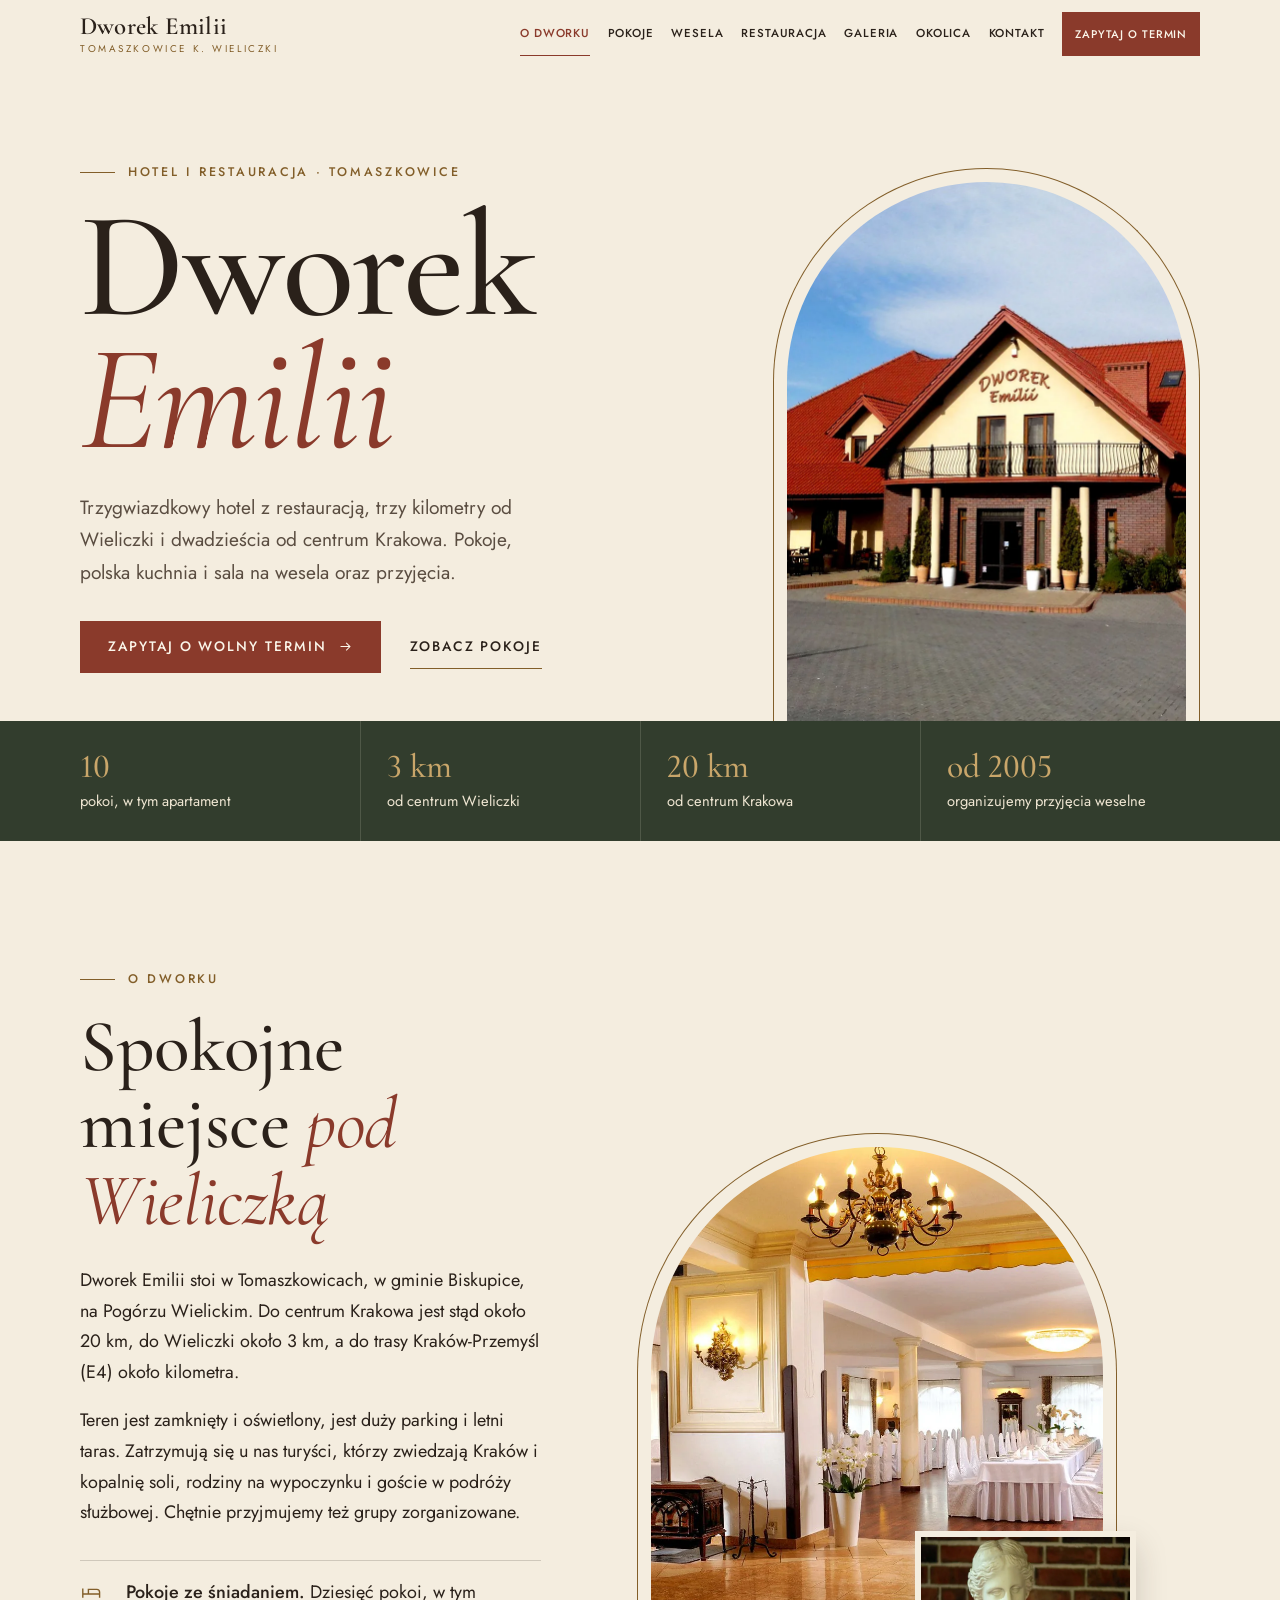
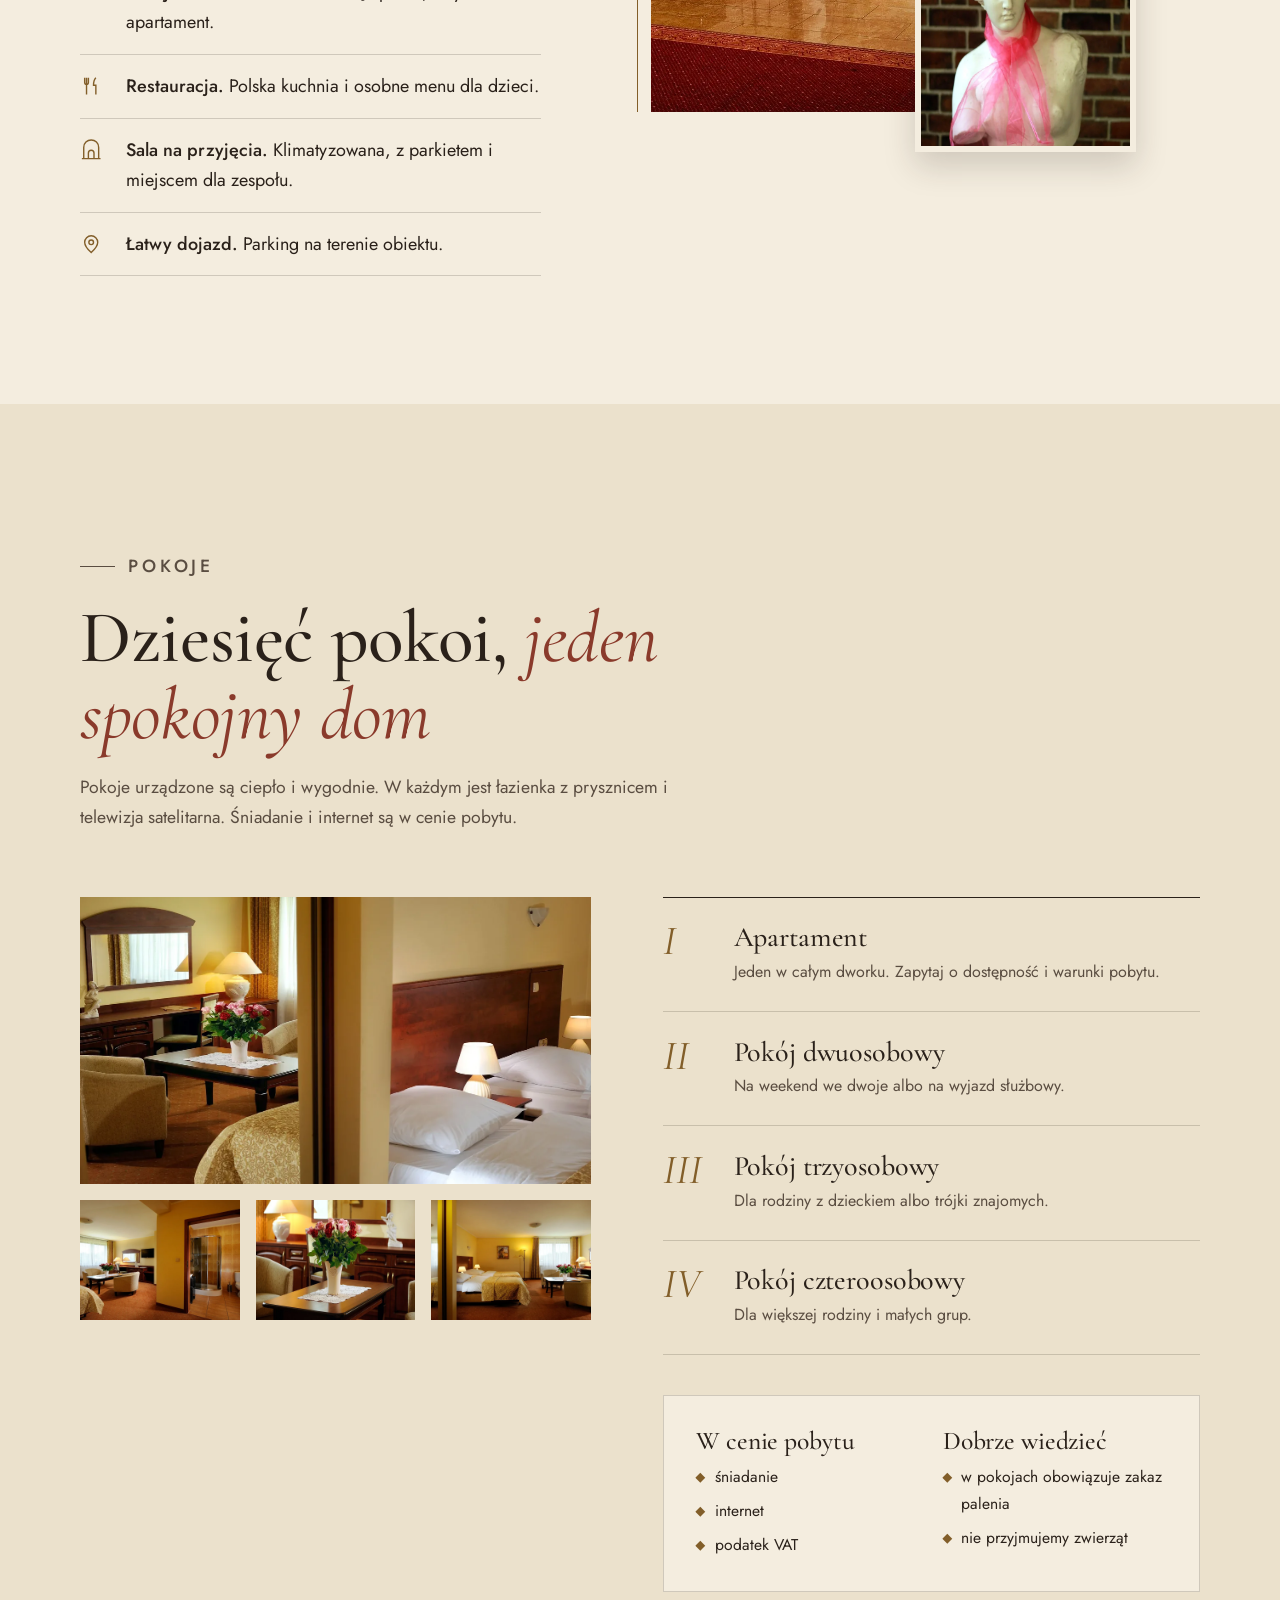
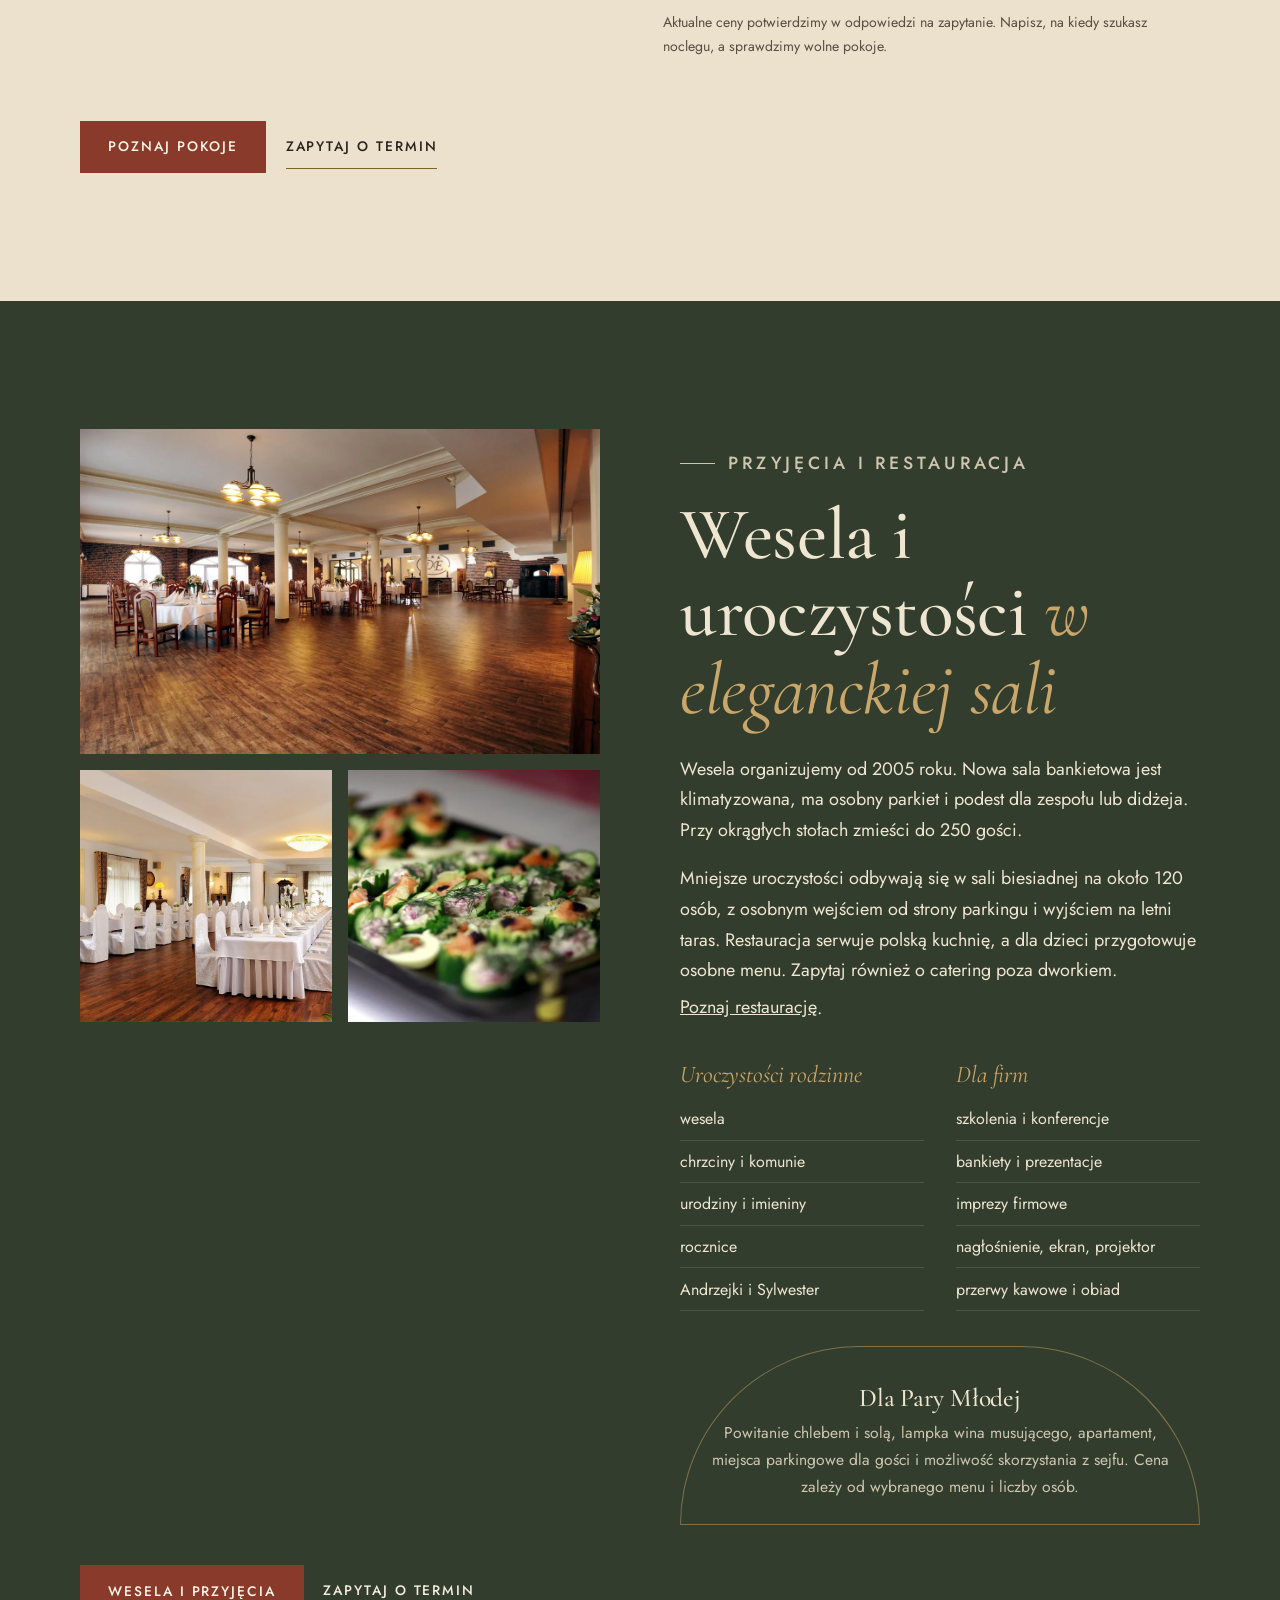
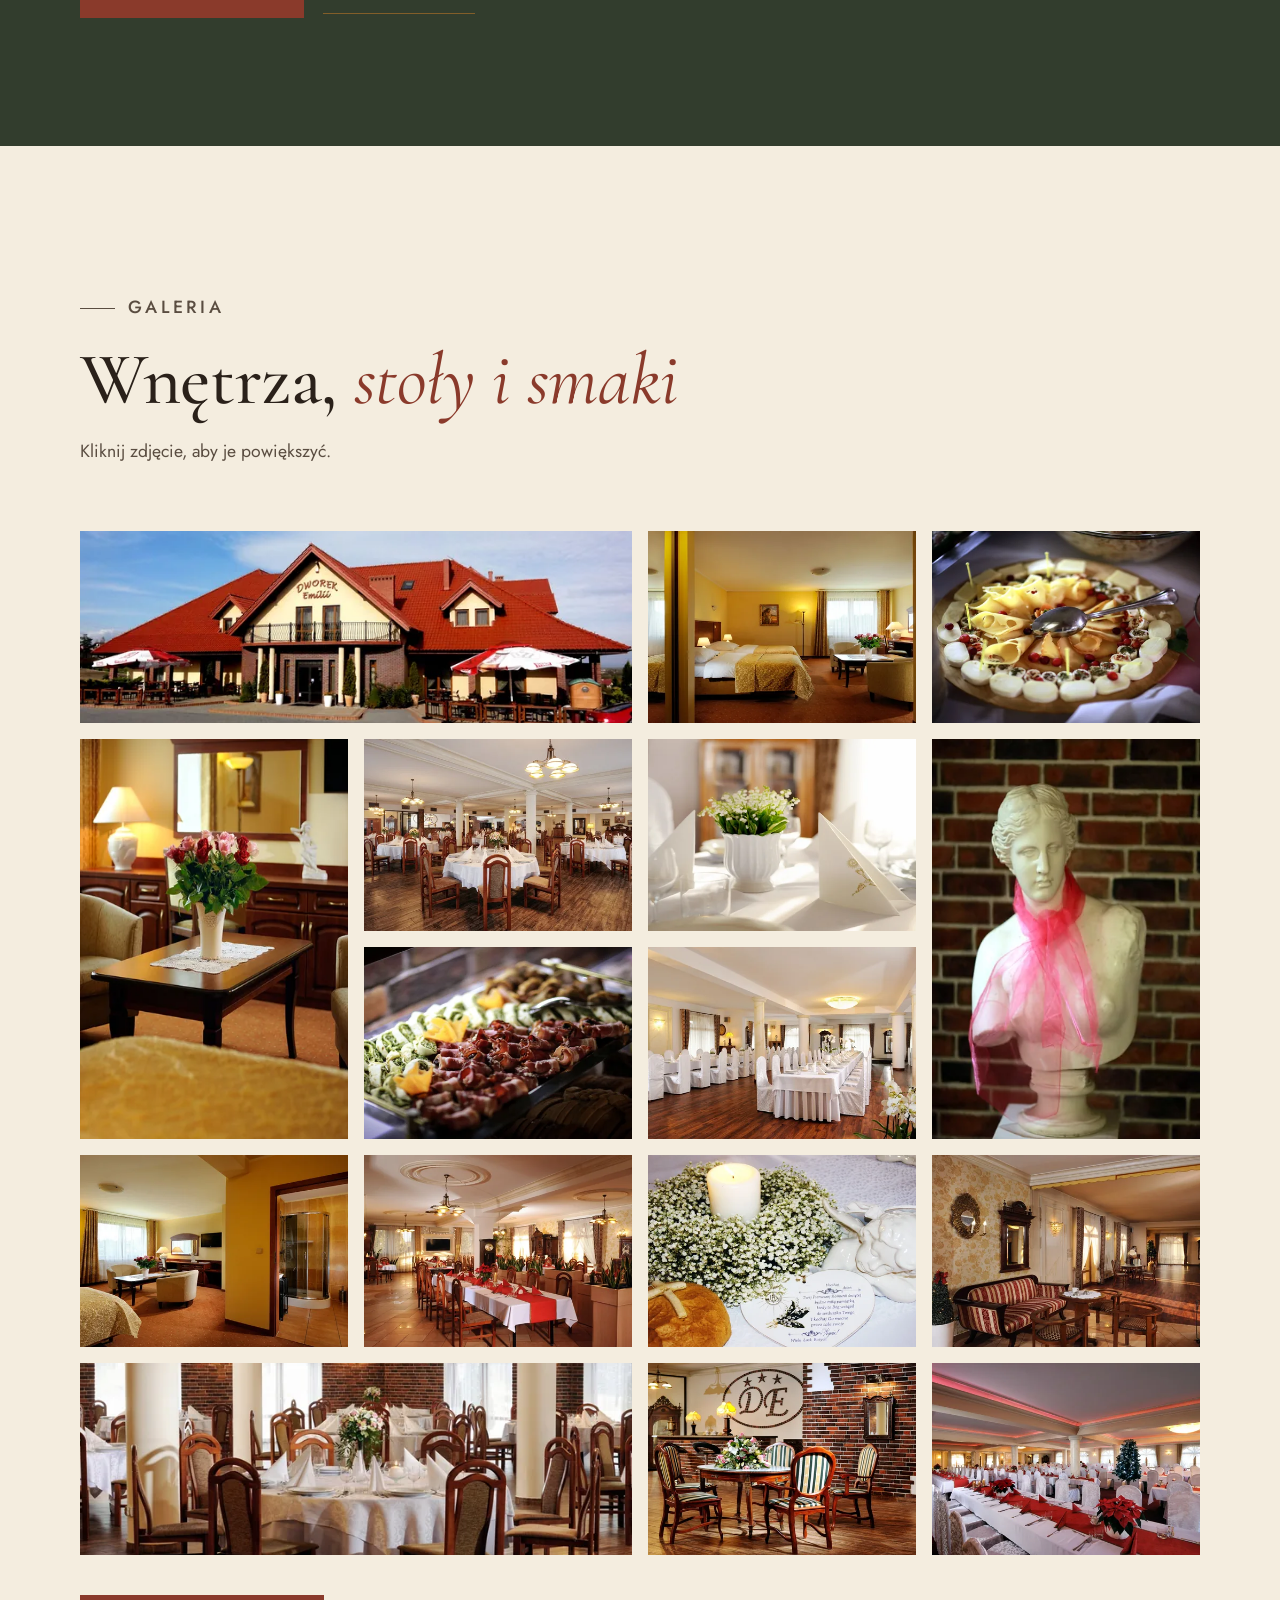
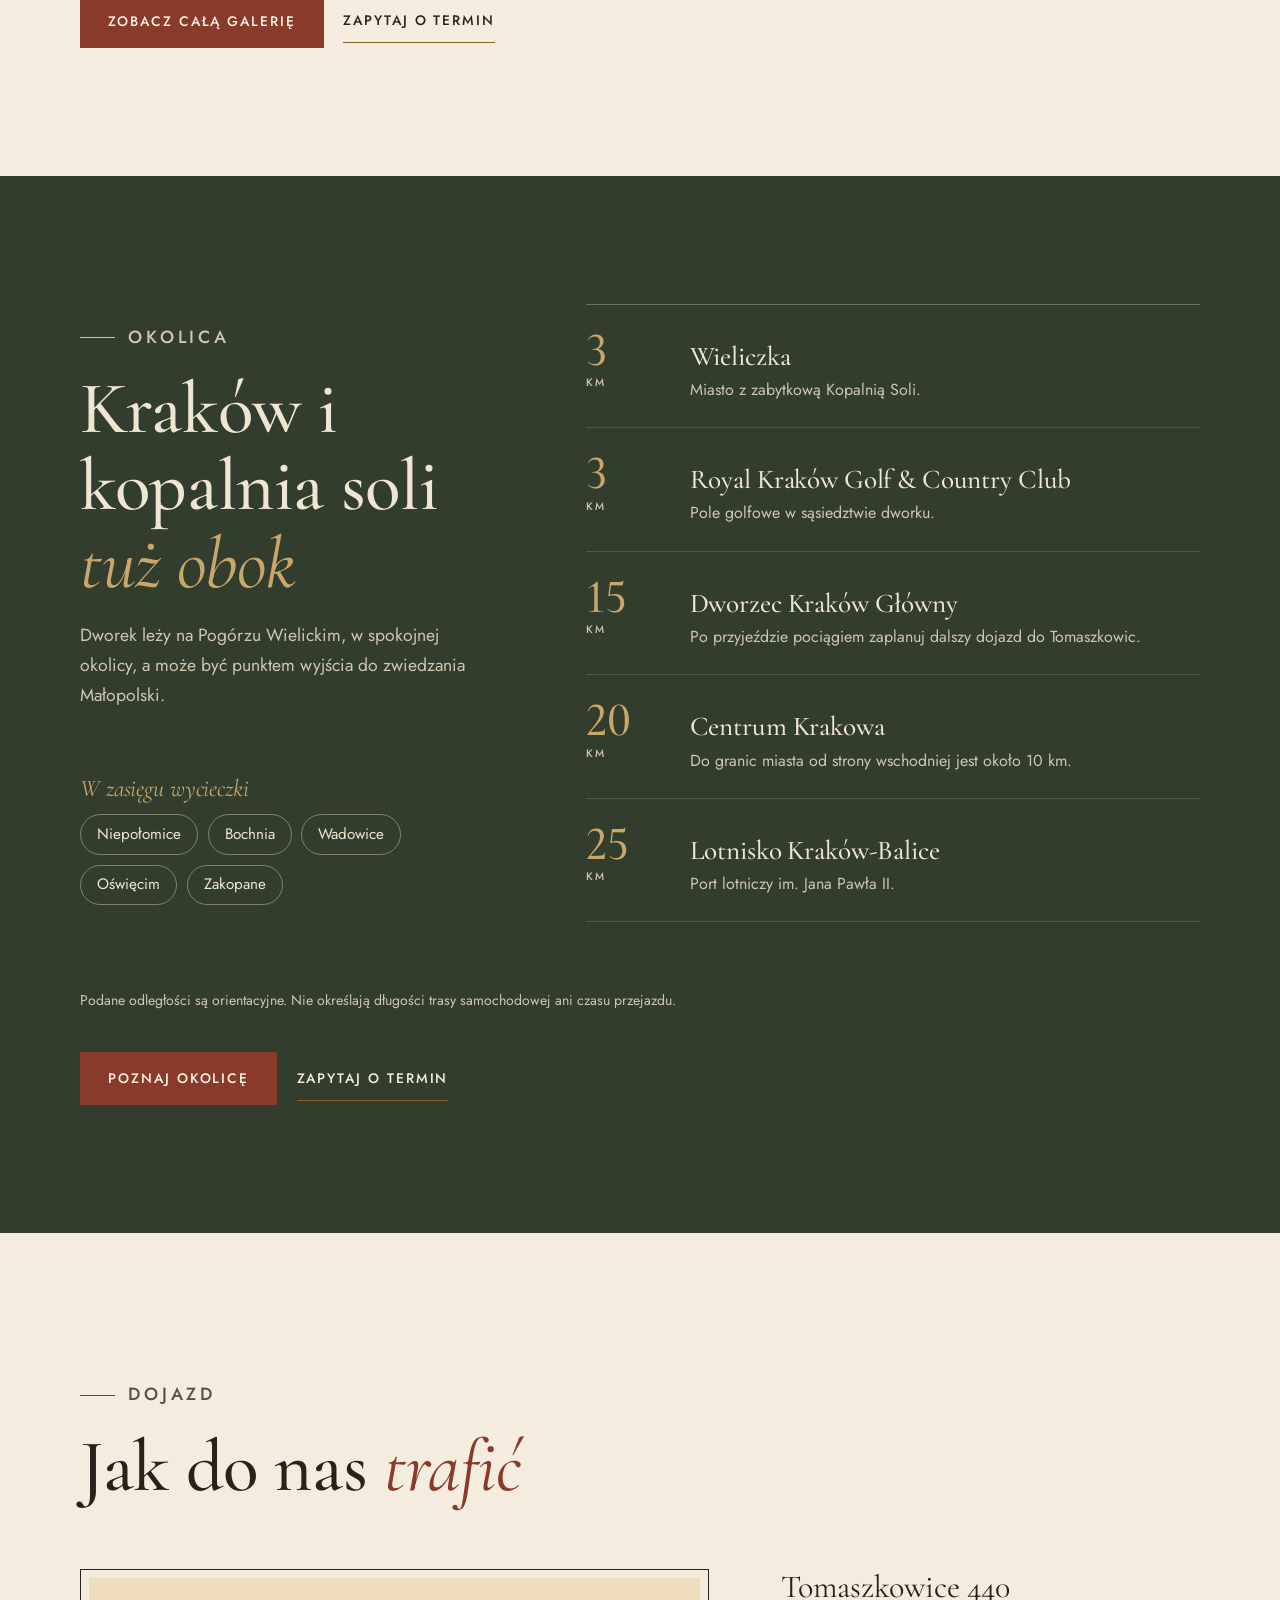
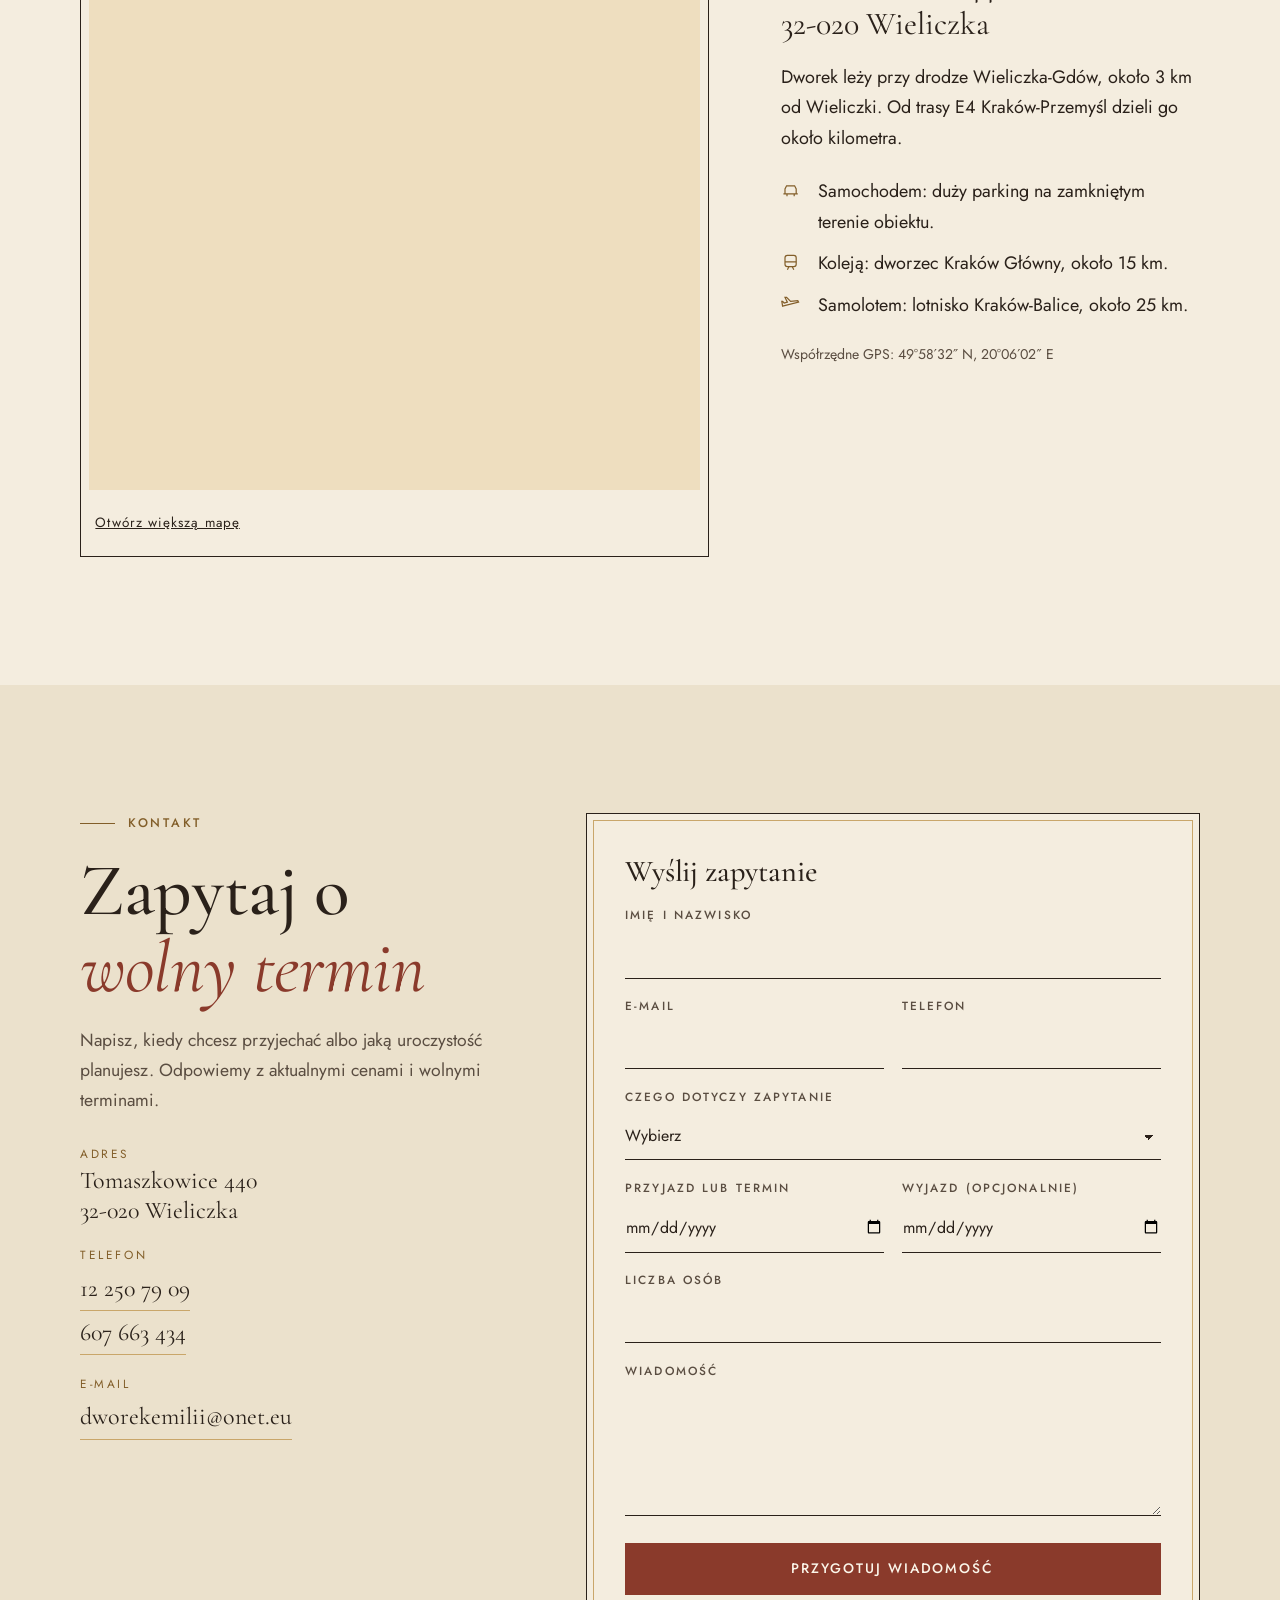
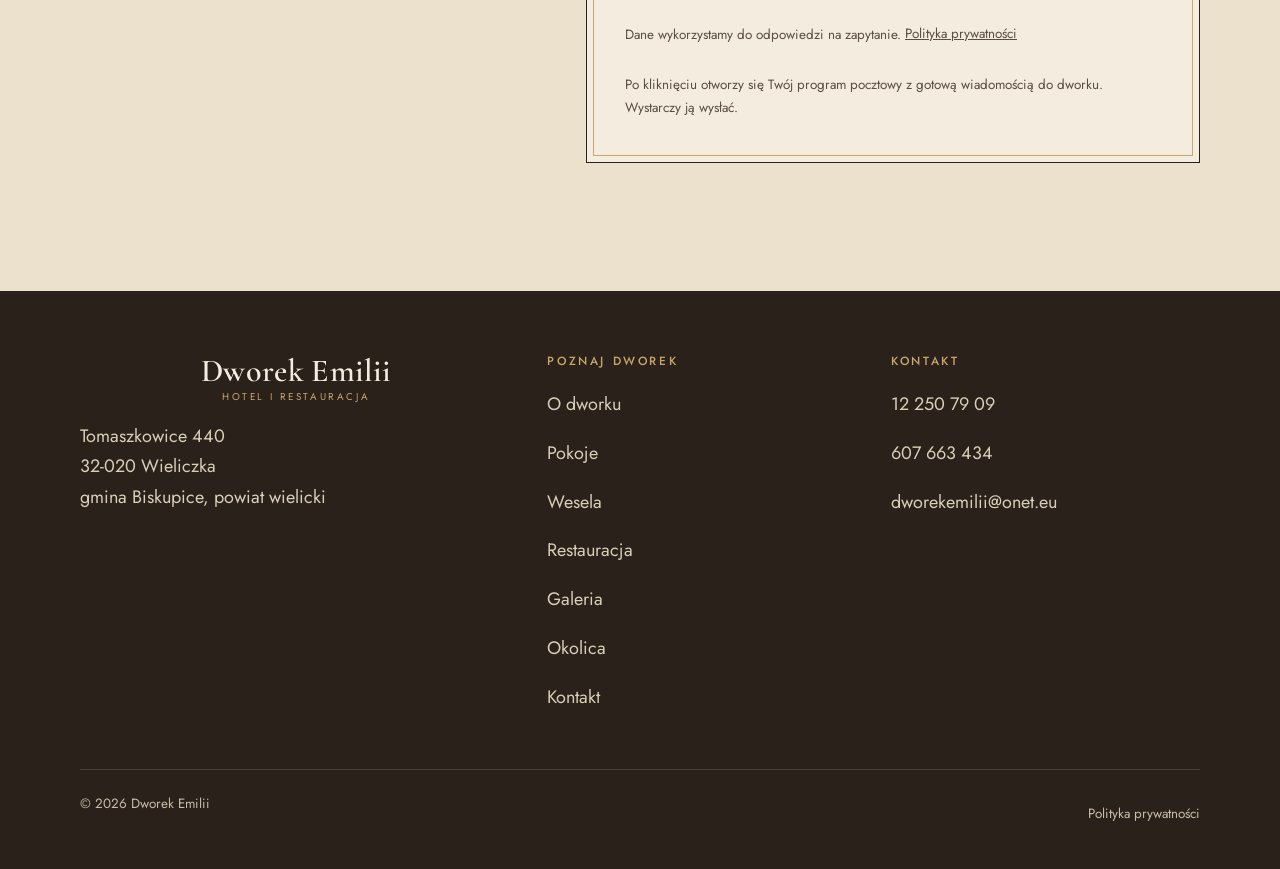
==== commit 73cc4cd4: "Full site: 9 pages (pokoje, wesela, restauracja, galeria, okolica, kontakt, privacy), own photos fro" ====
--- a/index.html
+++ b/index.html
@@ -12,39 +12,21 @@
 <link rel="preload" href="fonts/CormorantGaramond-normal-latin.woff2" as="font" type="font/woff2" crossorigin>
 <link rel="stylesheet" href="css/fonts.css">
 <link rel="stylesheet" href="css/style.css">
+<link rel="stylesheet" href="css/pages.css">
+<script type="application/ld+json">{"@context":"https://schema.org","@type":"Hotel","name":"Dworek Emilii","address":{"@type":"PostalAddress","streetAddress":"Tomaszkowice 440","postalCode":"32-020","addressLocality":"Wieliczka","addressCountry":"PL"},"telephone":["+48122507909","+48607663434"],"email":"dworekemilii@onet.eu","geo":{"@type":"GeoCoordinates","latitude":49.97624,"longitude":20.10078}}</script>
 </head>
 <body>
 <a class="skip" href="#main">Przejdź do treści</a>
 
-<header class="site-header">
-  <div class="wrap">
-    <a class="brand" href="#top" aria-label="Dworek Emilii, strona główna">
-      <b>Dworek Emilii</b>
-      <span>Tomaszkowice k. Wieliczki</span>
-    </a>
-    <button class="nav-toggle" type="button" aria-expanded="false" aria-controls="nav" aria-label="Otwórz menu"><i></i></button>
-    <nav class="nav" id="nav" aria-label="Główna">
-      <ul>
-        <li><a href="#o-dworku">O dworku</a></li>
-        <li><a href="#pokoje">Pokoje</a></li>
-        <li><a href="#przyjecia">Przyjęcia</a></li>
-        <li><a href="#galeria">Galeria</a></li>
-        <li><a href="#okolica">Okolica</a></li>
-        <li><a href="#dojazd">Dojazd</a></li>
-        <li><a href="#kontakt">Kontakt</a></li>
-        <li><a class="btn" href="#kontakt">Zapytaj o termin</a></li>
-      </ul>
-    </nav>
-  </div>
-</header>
-
-<main id="main">
+<header class="site-header"><div class="wrap"><a class="brand" href="index.html" aria-label="Dworek Emilii, strona główna"><b>Dworek Emilii</b><span>Tomaszkowice k. Wieliczki</span></a><button class="nav-toggle" type="button" aria-expanded="false" aria-controls="nav" aria-label="Otwórz menu"><i></i></button><nav class="nav" id="nav" aria-label="Główna"><ul><li><a href="index.html" aria-current="page" class="on">O dworku</a></li><li><a href="pokoje.html">Pokoje</a></li><li><a href="wesela.html">Wesela</a></li><li><a href="restauracja.html">Restauracja</a></li><li><a href="galeria.html">Galeria</a></li><li><a href="okolica.html">Okolica</a></li><li><a href="kontakt.html">Kontakt</a></li><li><a class="btn" href="kontakt.html#zapytanie">Zapytaj o termin</a></li></ul></nav></div></header>
+
+<main id="main"><div class="home-breadcrumb wrap"><nav class="breadcrumbs" aria-label="Okruszki"><ol><li aria-current="page">Strona główna</li></ol></nav></div>
 <section class="hero" id="top">
   <div class="wrap hero-grid">
     <div class="hero-text">
       <p class="eyebrow">Hotel i restauracja · Tomaszkowice</p>
       <h1>Dworek <em>Emilii</em></h1>
-      <p class="hero-lead">Trzygwiazdkowy hotel z restauracją, trzy kilometry od Wieliczki i dwadzieścia od centrum Krakowa. Ciche pokoje, polska kuchnia i sala na wesela oraz przyjęcia.</p>
+      <p class="hero-lead">Trzygwiazdkowy hotel z restauracją, trzy kilometry od Wieliczki i dwadzieścia od centrum Krakowa. Pokoje, polska kuchnia i sala na wesela oraz przyjęcia.</p>
       <div class="hero-actions">
         <a class="btn" href="#kontakt">Zapytaj o wolny termin
           <svg viewBox="0 0 24 24" fill="none" stroke="currentColor" stroke-width="1.6" aria-hidden="true"><path d="M4 12h15M13 6l6 6-6 6"/></svg>
@@ -109,7 +91,7 @@
       </div>
       <div class="reveal">
         <div class="room-list">
-          <div class="room"><span class="n">I</span><div><h3>Apartament</h3><p>Jeden w całym dworku. W dniu wesela przysługuje parze młodej.</p></div></div>
+          <div class="room"><span class="n">I</span><div><h3>Apartament</h3><p>Jeden w całym dworku. Zapytaj o dostępność i warunki pobytu.</p></div></div>
           <div class="room"><span class="n">II</span><div><h3>Pokój dwuosobowy</h3><p>Na weekend we dwoje albo na wyjazd służbowy.</p></div></div>
           <div class="room"><span class="n">III</span><div><h3>Pokój trzyosobowy</h3><p>Dla rodziny z dzieckiem albo trójki znajomych.</p></div></div>
           <div class="room"><span class="n">IV</span><div><h3>Pokój czteroosobowy</h3><p>Dla większej rodziny i małych grup.</p></div></div>
@@ -117,7 +99,7 @@
         <div class="included">
           <div>
             <h3>W cenie pobytu</h3>
-            <ul><li>śniadanie</li><li>internet</li><li>podatek VAT</li><li>parking</li></ul>
+            <ul><li>śniadanie</li><li>internet</li><li>podatek VAT</li></ul>
           </div>
           <div>
             <h3>Dobrze wiedzieć</h3>
@@ -128,7 +110,7 @@
       </div>
     </div>
   </div>
-</section>
+<div class="wrap"><div class="section-cta"><a class="btn" href="pokoje.html">Poznaj pokoje</a><a class="link-arrow" href="kontakt.html#zapytanie">Zapytaj o termin</a></div></div></section>
 
 <section class="section section--dark" id="przyjecia">
   <div class="wrap events-grid">
@@ -145,7 +127,7 @@
         <h2>Wesela i uroczystości <em>w eleganckiej sali</em></h2>
       </div>
       <p>Wesela organizujemy od 2005 roku. Nowa sala bankietowa jest klimatyzowana, ma osobny parkiet i podest dla zespołu lub didżeja. Przy okrągłych stołach zmieści do 250 gości.</p>
-      <p>Mniejsze uroczystości odbywają się w sali biesiadnej na około 120 osób, z osobnym wejściem od strony parkingu i wyjściem na letni taras. Restauracja serwi polską kuchnię, a dla dzieci przygotowuje osobne menu. Robimy też catering w dowolnym miejscu.</p>
+      <p>Mniejsze uroczystości odbywają się w sali biesiadnej na około 120 osób, z osobnym wejściem od strony parkingu i wyjściem na letni taras. Restauracja serwuje polską kuchnię, a dla dzieci przygotowuje osobne menu. Zapytaj również o catering poza dworkiem. <a href="restauracja.html">Poznaj restaurację</a>.</p>
       <div class="event-cols">
         <div>
           <h3>Uroczystości rodzinne</h3>
@@ -162,7 +144,7 @@
       </div>
     </div>
   </div>
-</section>
+<div class="wrap"><div class="section-cta"><a class="btn" href="wesela.html">Wesela i przyjęcia</a><a class="link-arrow" href="kontakt.html#zapytanie">Zapytaj o termin</a></div></div></section>
 
 <section class="section" id="galeria">
   <div class="wrap">
@@ -190,48 +172,30 @@
       <button type="button" data-full="img/g-16.webp" data-alt="Sala przystrojona na święta"><img src="img/g-16-t.webp" width="640" height="360" alt="Sala przystrojona na święta" loading="lazy"></button>
     </div>
   </div>
-</section>
-
-<section class="section section--alt" aria-label="Opinie gości">
-  <div class="wrap">
-    <div class="sec-head reveal">
-      <p class="eyebrow">Z księgi gości</p>
-      <h2>Co piszą <em>nasi goście</em></h2>
-    </div>
-    <div class="reveal" style="display:grid;gap:2rem;max-width:56rem">
-      <blockquote style="margin:0;font-family:var(--serif);font-size:clamp(1.5rem,4vw,2.2rem);line-height:1.25">
-        „Przekraczając po raz pierwszy próg Dworku Emilii wiedzieliśmy, że TU chcemy świętować najpiękniejszy dzień w naszym życiu, i zorganizowane TU przyjęcie będzie niepowtarzalne.”
-        <footer style="font-family:var(--sans);font-size:.9rem;letter-spacing:.14em;text-transform:uppercase;color:var(--brass);margin-top:1rem">Magda i Tomek</footer>
-      </blockquote>
-      <blockquote style="margin:0;font-family:var(--serif);font-size:clamp(1.3rem,3.4vw,1.8rem);line-height:1.3;border-top:1px solid var(--line);padding-top:2rem">
-        „Dziękujemy za miłą obsługę, smaczne jedzenie i wygodne łóżka!”
-        <footer style="font-family:var(--sans);font-size:.9rem;letter-spacing:.14em;text-transform:uppercase;color:var(--brass);margin-top:1rem">Wpis w księdze gości</footer>
-      </blockquote>
-      <p class="note" style="margin:0">W serwisie Kayak goście oceniają dworek na 8,4 na 10 (514 opinii).</p>
-    </div>
-  </div>
-</section>
+<div class="wrap"><div class="section-cta"><a class="btn" href="galeria.html">Zobacz całą galerię</a><a class="link-arrow" href="kontakt.html#zapytanie">Zapytaj o termin</a></div></div></section>
+
+
 
 <section class="section section--dark" id="okolica">
   <div class="wrap area-grid">
     <div class="sec-head reveal">
       <p class="eyebrow">Okolica</p>
       <h2>Kraków i kopalnia soli <em>tuż obok</em></h2>
-      <p>Dworek leży na Pogórzu Wielickim, w spokojnej okolicy, a do największych atrakcji Małopolski jest stąd krótki dojazd.</p>
+      <p>Dworek leży na Pogórzu Wielickim, w spokojnej okolicy, a może być punktem wyjścia do zwiedzania Małopolski.</p>
       <div class="near">
         <h3>W zasięgu wycieczki</h3>
         <ul><li>Niepołomice</li><li>Bochnia</li><li>Wadowice</li><li>Oświęcim</li><li>Zakopane</li></ul>
       </div>
     </div>
     <div class="area-list reveal">
-      <div class="area-item"><div class="km">3<small>km</small></div><div><h3>Wieliczka</h3><p>Miasto z zabytkową Kopalnią Soli, wpisaną na listę światowego dziedzictwa UNESCO.</p></div></div>
+      <div class="area-item"><div class="km">3<small>km</small></div><div><h3>Wieliczka</h3><p>Miasto z zabytkową Kopalnią Soli.</p></div></div>
       <div class="area-item"><div class="km">3<small>km</small></div><div><h3>Royal Kraków Golf &amp; Country Club</h3><p>Pole golfowe w sąsiedztwie dworku.</p></div></div>
-      <div class="area-item"><div class="km">15<small>km</small></div><div><h3>Dworzec Kraków Główny</h3><p>Dojazd pociągiem z całej Polski, a dalej już tylko kilkanaście kilometrów.</p></div></div>
+      <div class="area-item"><div class="km">15<small>km</small></div><div><h3>Dworzec Kraków Główny</h3><p>Po przyjeździe pociągiem zaplanuj dalszy dojazd do Tomaszkowic.</p></div></div>
       <div class="area-item"><div class="km">20<small>km</small></div><div><h3>Centrum Krakowa</h3><p>Do granic miasta od strony wschodniej jest około 10 km.</p></div></div>
       <div class="area-item"><div class="km">25<small>km</small></div><div><h3>Lotnisko Kraków-Balice</h3><p>Port lotniczy im. Jana Pawła II.</p></div></div>
     </div>
   </div>
-</section>
+<div class="wrap"><p class="note" style="color:#cfc6b0">Podane odległości są orientacyjne. Nie określają długości trasy samochodowej ani czasu przejazdu.</p><div class="section-cta"><a class="btn" href="okolica.html">Poznaj okolicę</a><a class="link-arrow" href="kontakt.html#zapytanie">Zapytaj o termin</a></div></div></section>
 
 <section class="section" id="dojazd">
   <div class="wrap">
@@ -276,7 +240,7 @@
       <div class="field"><label for="f-name">Imię i nazwisko</label><input id="f-name" name="name" type="text" autocomplete="name" required><span class="err"></span></div>
       <div class="row">
         <div class="field"><label for="f-email">E-mail</label><input id="f-email" name="email" type="email" autocomplete="email" required><span class="err"></span></div>
-        <div class="field"><label for="f-phone">Telefon (opcjonalnie)</label><input id="f-phone" name="phone" type="tel" autocomplete="tel"><span class="err"></span></div>
+        <div class="field"><label for="f-phone">Telefon</label><input id="f-phone" name="phone" type="tel" autocomplete="tel" required><span class="err"></span></div>
       </div>
       <div class="field"><label for="f-kind">Czego dotyczy zapytanie</label>
         <select id="f-kind" name="kind" required>
@@ -288,48 +252,19 @@
           <option>Inne</option>
         </select><span class="err"></span></div>
       <div class="row">
-        <div class="field"><label for="f-from">Przyjazd lub termin</label><input id="f-from" name="from" type="date"><span class="err"></span></div>
+        <div class="field"><label for="f-from">Przyjazd lub termin</label><input id="f-from" name="from" type="date" required><span class="err"></span></div>
         <div class="field"><label for="f-to">Wyjazd (opcjonalnie)</label><input id="f-to" name="to" type="date"><span class="err"></span></div>
       </div>
-      <div class="field"><label for="f-guests">Liczba osób</label><input id="f-guests" name="guests" type="number" min="1" max="400" inputmode="numeric"><span class="err"></span></div>
+      <div class="field"><label for="f-guests">Liczba osób</label><input id="f-guests" name="guests" type="number" min="1" step="1" inputmode="numeric" required><span class="err"></span></div>
       <div class="field"><label for="f-msg">Wiadomość</label><textarea id="f-msg" name="message" rows="4"></textarea><span class="err"></span></div>
       <button class="btn" type="submit">Przygotuj wiadomość</button>
-      <p class="hint">Po kliknięciu otworzy się Twój program pocztowy z gotową wiadomością do dworku. Wystarczy ją wysłać.</p>
+      <p class="hint">Dane wykorzystamy do odpowiedzi na zapytanie. <a href="polityka.html">Polityka prywatności</a></p><p class="hint">Po kliknięciu otworzy się Twój program pocztowy z gotową wiadomością do dworku. Wystarczy ją wysłać.</p>
     </form>
   </div>
 </section>
 </main>
 
-<footer class="site-footer">
-  <div class="wrap">
-    <div class="foot-grid">
-      <div>
-        <a class="brand" href="#top"><b>Dworek Emilii</b><span>Hotel i restauracja</span></a>
-        <p style="margin-top:1.2rem;max-width:22rem">Tomaszkowice 440<br>32-020 Wieliczka<br>gmina Biskupice, powiat wielicki</p>
-      </div>
-      <div>
-        <h4>Na stronie</h4>
-        <ul>
-          <li><a href="#o-dworku">O dworku</a></li>
-          <li><a href="#pokoje">Pokoje</a></li>
-          <li><a href="#przyjecia">Przyjęcia</a></li>
-          <li><a href="#galeria">Galeria</a></li>
-          <li><a href="#okolica">Okolica</a></li>
-          <li><a href="#dojazd">Dojazd</a></li>
-        </ul>
-      </div>
-      <div>
-        <h4>Kontakt</h4>
-        <ul>
-          <li><a href="tel:+48122507909">12 250 79 09</a></li>
-          <li><a href="tel:+48607663434">607 663 434</a></li>
-          <li><a href="mailto:dworekemilii@onet.eu">dworekemilii@onet.eu</a></li>
-        </ul>
-      </div>
-    </div>
-    <div class="foot-bottom"><span>© 2026 Dworek Emilii. Wszelkie prawa zastrzeżone.</span></div>
-  </div>
-</footer>
+<footer class="site-footer"><div class="wrap"><div class="foot-grid"><div><a class="brand" href="index.html"><b>Dworek Emilii</b><span>Hotel i restauracja</span></a><p style="margin-top:1.2rem">Tomaszkowice 440<br>32-020 Wieliczka<br>gmina Biskupice, powiat wielicki</p></div><div><h4>Poznaj dworek</h4><ul><li><a href="index.html">O dworku</a></li><li><a href="pokoje.html">Pokoje</a></li><li><a href="wesela.html">Wesela</a></li><li><a href="restauracja.html">Restauracja</a></li><li><a href="galeria.html">Galeria</a></li><li><a href="okolica.html">Okolica</a></li><li><a href="kontakt.html">Kontakt</a></li></ul></div><div><h4>Kontakt</h4><ul><li><a href="tel:+48122507909">12 250 79 09</a></li><li><a href="tel:+48607663434">607 663 434</a></li><li><a href="mailto:dworekemilii@onet.eu">dworekemilii@onet.eu</a></li></ul></div></div><div class="foot-bottom"><span>© 2026 Dworek Emilii</span><a href="polityka.html">Polityka prywatności</a></div></div></footer>
 
 <div class="lb" id="lightbox" role="dialog" aria-modal="true" aria-label="Powiększone zdjęcie" aria-hidden="true">
   <button class="lb-close" type="button" aria-label="Zamknij">&times;</button>
--- a/css/style.css
+++ b/css/style.css
@@ -43,12 +43,6 @@
 .skip:focus { left: .5rem; top: .5rem; }
 .wrap { width: 100%; max-width: var(--max); margin-inline: auto; padding-inline: var(--gutter); }
 .sr { position: absolute; width: 1px; height: 1px; overflow: hidden; clip: rect(0 0 0 0); white-space: nowrap; }
-
-/* paper grain */
-body::before {
-  content: ""; position: fixed; inset: 0; pointer-events: none; z-index: 150; opacity: .35; mix-blend-mode: multiply;
-  background-image: url("data:image/svg+xml;utf8,<svg xmlns='http://www.w3.org/2000/svg' width='220' height='220'><filter id='n'><feTurbulence type='fractalNoise' baseFrequency='.9' numOctaves='2' stitchTiles='stitch'/><feColorMatrix values='0 0 0 0 .45  0 0 0 0 .36  0 0 0 0 .25  0 0 0 .08 0'/></filter><rect width='100%' height='100%' filter='url(%23n)'/></svg>");
-}
 
 /* labels and buttons */
 .eyebrow { font-family: var(--sans); font-size: .78rem; font-weight: 500; letter-spacing: .22em; text-transform: uppercase; color: var(--brass); margin: 0 0 1.1rem; display: flex; align-items: center; gap: .8rem; }
--- a/css/pages.css
+++ b/css/pages.css
@@ -0,0 +1,2 @@
+:root{--brass:#825e29}body::before{display:none}.brand{min-height:44px;justify-content:center}.brand span{color:#825e29}.site-footer .brand span{color:var(--brass-soft)}.nav a,.site-footer a,.contact-info a,.link-arrow,.breadcrumbs a,.map-frame a{min-height:44px;display:inline-flex;align-items:center}.nav a{display:flex}.nav a[aria-current=page]{color:var(--brick)}.site-footer .brand{display:flex}.link-arrow{padding-block:.6rem}.site-header{background:rgba(244,237,223,.98)}.subpage main{padding-top:var(--header-h)}.breadcrumbs{padding:1.4rem 0;font-size:.88rem;color:var(--ink-soft)}.breadcrumbs ol{display:flex;flex-wrap:wrap;align-items:center;gap:.5rem;list-style:none;margin:0;padding:0}.breadcrumbs li+li::before{content:'/';margin-right:.5rem}.page-lead{padding:1rem 0 4rem}.page-lead-grid{display:grid;gap:2.5rem;align-items:center}.page-lead h1{font-size:clamp(3.4rem,10vw,6.5rem);line-height:.98;margin-bottom:1.4rem}.page-lead p{max-width:36rem;color:var(--ink-soft);font-size:1.16rem}.page-lead figure{margin:0;border:1px solid var(--brass);padding:10px}.page-lead img{width:100%;aspect-ratio:4/3;object-fit:cover}.page-content{max-width:56rem}.page-content h2,.detail-grid h2{font-size:clamp(2.2rem,6vw,3.4rem);margin-bottom:1.1rem}.page-content h2:not(:first-child){margin-top:2.5rem}.page-content h3{font-size:1.8rem;margin:2rem 0 .8rem}.page-content p{max-width:46rem}.detail-grid{display:grid;gap:3rem}.detail-grid h3{font-size:1.8rem;margin-bottom:.8rem}.plain-list{list-style:disc;padding-left:1.2rem}.plain-list li{margin:.4rem 0}.detail-photo{margin:0}.detail-photo img{width:100%;height:auto}.room-types{display:grid;gap:0}.room-type{display:grid;gap:1.8rem;padding:2.5rem 0;border-top:1px solid var(--line)}.room-type:last-child{border-bottom:1px solid var(--line)}.room-type h2{font-size:2.4rem;margin-bottom:1rem}.room-type figure{margin:0}.room-type img{width:100%;aspect-ratio:4/3;object-fit:cover}.room-type p{max-width:36rem}.section-cta{margin-top:2.5rem;display:flex;flex-wrap:wrap;align-items:center;gap:1.2rem}.section-cta .btn{max-width:100%}.page-note{padding:1.2rem 1.4rem;border-left:3px solid var(--brick);background:var(--paper-2);margin-block:2rem}.section--dark .page-note{background:rgba(255,255,255,.06);border-color:var(--brass-soft)}.form,.field,.row>*{min-width:0}.form .row{grid-template-columns:minmax(0,1fr)}.form .hint a,.page-content a:not(.btn){display:inline-flex;align-items:center;min-height:44px}.form input:focus-visible,.form select:focus-visible,.form textarea:focus-visible{outline:2px solid var(--brick);outline-offset:3px}.lb :focus-visible,.section--dark :focus-visible,.site-footer :focus-visible{outline-color:#f4eddf}.lb-bar{gap:.6rem}.lb-bar button{flex:none}.lb-cap{max-width:50rem;line-height:1.3}.home-breadcrumb{padding-top:var(--header-h);margin-bottom:calc(-1 * var(--header-h))}.home-breadcrumb .breadcrumbs{padding-top:.35rem;padding-bottom:0}.home-breadcrumb+.hero{padding-top:calc(var(--header-h) + 4rem)}.error-page{min-height:60vh}.error-page h1{font-size:clamp(3.2rem,10vw,6rem)}.section--dark .btn--ghost{color:var(--paper);border-color:var(--paper)}.section--dark .btn--ghost:hover{background:var(--paper);color:var(--ink)}.intro-caption{font-size:.85rem;color:var(--ink-soft);margin-top:1rem}.foot-bottom{color:#c8bda7}.contact-info dd{overflow-wrap:anywhere}.section--dark .link-arrow{color:var(--paper)}@media(min-width:40rem){.room-type{grid-template-columns:1fr 1.2fr;gap:2.5rem;align-items:center}.detail-grid{grid-template-columns:1fr 1fr}.form .row{grid-template-columns:repeat(2,minmax(0,1fr))}}@media(min-width:64rem){.nav ul{gap:1.1rem}.nav a{font-size:.72rem;letter-spacing:.075em}.nav .btn{margin-left:0;min-height:44px;padding:.6rem .8rem;font-size:.69rem;letter-spacing:.08em}.page-lead-grid{grid-template-columns:1.1fr 1fr;gap:4rem}.page-lead{padding:1.5rem 0 5rem}}@media(min-width:64rem) and (max-width:74rem){.nav-toggle{display:grid}.nav{position:fixed;inset:var(--header-h) 0 auto;display:none;background:var(--paper);padding:1rem var(--gutter) 2rem}.menu-open .nav{display:block}.nav ul{display:grid}.nav a{font-size:1.2rem}.nav .btn{width:100%}}@media(max-width:25rem){.btn{font-size:.74rem;letter-spacing:.08em;padding:.85rem 1rem}.page-lead h1{font-size:3.1rem}.lb-cap{font-size:.75rem}.area-item{grid-template-columns:4rem 1fr;gap:.7rem}.gallery{grid-auto-rows:7.5rem}.brand span{font-size:.54rem}.hero-actions .btn{width:100%}}
+.page-lead-grid>*{min-width:0}.page-lead h1{overflow-wrap:anywhere;hyphens:auto}.section--dark p a{min-height:44px;display:inline-flex;align-items:center}
